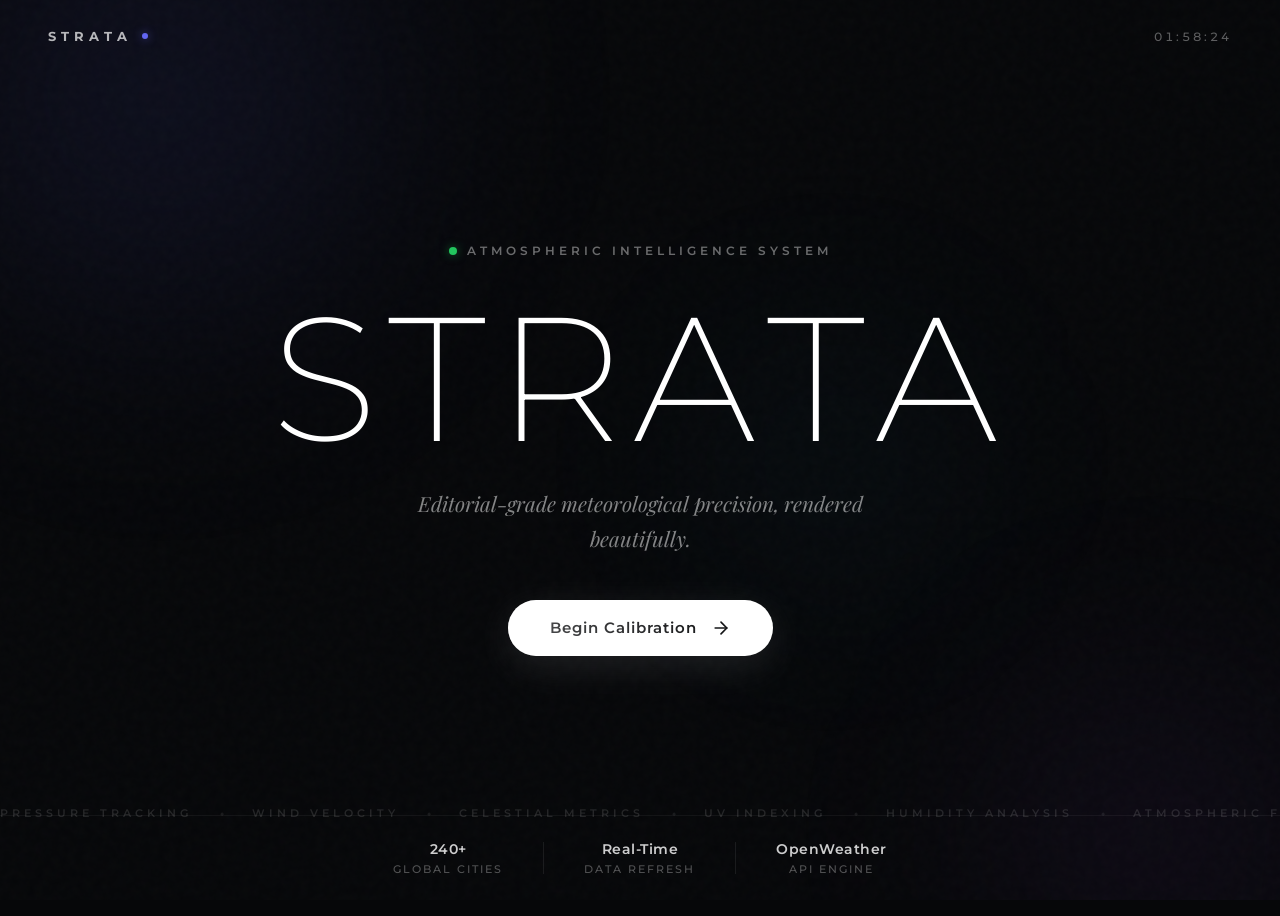
==== index.html @ a4a34a77 "Added Readme" ====
<!DOCTYPE html>
<html lang="en">
<head>
    <meta charset="UTF-8">
    <meta name="viewport" content="width=device-width, initial-scale=1.0">
    <title>Strata — Atmospheric Intelligence</title>
    <meta name="description" content="Strata is an editorial-grade atmospheric intelligence platform delivering hyper-precise meteorological data with architectural visual refinement.">
    <link rel="preconnect" href="https://fonts.googleapis.com">
    <link rel="preconnect" href="https://fonts.gstatic.com" crossorigin>
    <link href="https://fonts.googleapis.com/css2?family=Montserrat:ital,wght@0,300;0,400;0,500;0,600;0,700;1,300;1,400&family=Playfair+Display:ital,wght@0,400;0,600;1,400;1,600&family=Space+Grotesk:wght@300;400;500;600;700&display=swap" rel="stylesheet">
    <link rel="stylesheet" href="styles.css">
</head>
<body>
    
    <div class="landing-screen" id="landing-screen">
        <div class="orb orb-1"></div>
        <div class="orb orb-2"></div>
        <div class="orb orb-3"></div>
        <div class="grain-overlay"></div>

        <nav class="landing-nav">
            <div class="nav-brand">
                <span class="nav-brand-sans">STRATA</span>
                <span class="nav-brand-dot"></span>
            </div>
            <div class="nav-live-clock" id="nav-clock">00:00:00</div>
        </nav>

        <div class="landing-hero">
            <div class="hero-overline">
                <div class="overline-pulse"></div>
                <span>ATMOSPHERIC INTELLIGENCE SYSTEM</span>
            </div>
            <h1 class="hero-title" id="hero-title">
                <span class="title-line title-line-1">
                    <span class="title-char" style="--i:0">S</span><span class="title-char" style="--i:1">T</span><span class="title-char" style="--i:2">R</span><span class="title-char" style="--i:3">A</span><span class="title-char" style="--i:4">T</span><span class="title-char" style="--i:5">A</span>
                </span>
            </h1>
            <p class="hero-subtitle">
                <span class="subtitle-word" style="--d:0">Editorial-grade</span>
                <span class="subtitle-word" style="--d:1">meteorological</span>
                <span class="subtitle-word" style="--d:2">precision,</span>
                <span class="subtitle-word" style="--d:3">rendered</span>
                <span class="subtitle-word" style="--d:4">beautifully.</span>
            </p>
            <button class="hero-cta" id="start-setup-btn">
                <span class="cta-text">Begin Calibration</span>
                <span class="cta-icon">
                    <svg width="20" height="20" viewBox="0 0 24 24" fill="none" stroke="currentColor" stroke-width="2" stroke-linecap="round" stroke-linejoin="round">
                        <line x1="5" y1="12" x2="19" y2="12"></line>
                        <polyline points="12 5 19 12 12 19"></polyline>
                    </svg>
                </span>
            </button>
            <div class="hero-ticker">
                <div class="ticker-track">
                    <span class="ticker-item">PRESSURE TRACKING</span><span class="ticker-sep">◆</span>
                    <span class="ticker-item">WIND VELOCITY</span><span class="ticker-sep">◆</span>
                    <span class="ticker-item">CELESTIAL METRICS</span><span class="ticker-sep">◆</span>
                    <span class="ticker-item">UV INDEXING</span><span class="ticker-sep">◆</span>
                    <span class="ticker-item">HUMIDITY ANALYSIS</span><span class="ticker-sep">◆</span>
                    <span class="ticker-item">ATMOSPHERIC FORECAST</span><span class="ticker-sep">◆</span>
                    <span class="ticker-item">PRESSURE TRACKING</span><span class="ticker-sep">◆</span>
                    <span class="ticker-item">WIND VELOCITY</span><span class="ticker-sep">◆</span>
                    <span class="ticker-item">CELESTIAL METRICS</span><span class="ticker-sep">◆</span>
                    <span class="ticker-item">UV INDEXING</span><span class="ticker-sep">◆</span>
                    <span class="ticker-item">HUMIDITY ANALYSIS</span><span class="ticker-sep">◆</span>
                    <span class="ticker-item">ATMOSPHERIC FORECAST</span><span class="ticker-sep">◆</span>
                </div>
            </div>
        </div>

        <div class="landing-footer">
            <div class="footer-stat">
                <span class="stat-value" id="stat-cities">240+</span>
                <span class="stat-label">Global Cities</span>
            </div>
            <div class="footer-divider"></div>
            <div class="footer-stat">
                <span class="stat-value">Real-Time</span>
                <span class="stat-label">Data Refresh</span>
            </div>
            <div class="footer-divider"></div>
            <div class="footer-stat">
                <span class="stat-value">OpenWeather</span>
                <span class="stat-label">API Engine</span>
            </div>
        </div>
    </div>

    
    <div class="split-container">
        
        <div class="setup-bg">
            <div class="setup-orb setup-orb-1"></div>
            <div class="setup-orb setup-orb-2"></div>
            <div class="setup-grain"></div>
            <div class="city-image active" id="city-img-1" style="background-image: url('background.png');"></div>
            <div class="city-image" id="city-img-2"></div>
            <div class="setup-bg-overlay"></div>
        </div>

        
        <div class="setup-topbar">
            <div class="setup-brand">
                <span class="setup-brand-text">STRATA</span>
                <span class="setup-brand-dot"></span>
            </div>
            <div class="setup-progress">
                <div class="progress-step active-step" id="prog-1"><span>01</span></div>
                <div class="progress-line" id="line-1"></div>
                <div class="progress-step" id="prog-2"><span>02</span></div>
                <div class="progress-line" id="line-2"></div>
                <div class="progress-step" id="prog-3"><span>03</span></div>
            </div>
            <div class="setup-credit" id="image-credit">STRATA METEOROLOGICAL</div>
        </div>

        
        <div class="setup-terminal">
            <form id="setup-form" class="setup-form" onsubmit="event.preventDefault();">
                
                
                <div class="form-step active" id="step-username">
                    <div class="step-header">
                        <span class="step-tag">STEP 01</span>
                        <h2 class="step-title">What should we<br><em>call you?</em></h2>
                    </div>
                    <div class="form-group">
                        <label for="username" class="form-label">Your Name</label>
                        <div class="input-wrapper">
                            <input type="text" id="username" class="glass-input" placeholder="Enter your name, then press Enter..." autocomplete="off" required>
                            <div class="input-line"></div>
                        </div>
                    </div>
                </div>

                
                <div class="form-step" id="step-country">
                    <div class="step-header">
                        <span class="step-tag">STEP 02</span>
                        <h2 class="step-title">Select your<br><em>region</em></h2>
                    </div>
                    <div class="form-group">
                        <label class="form-label">Country</label>
                        <div class="custom-dropdown" id="country-dropdown">
                            <div class="dropdown-trigger">
                                <span class="trigger-text">Choose Your Country</span>
                                <svg class="dropdown-arrow" width="14" height="8" viewBox="0 0 14 8" fill="none" xmlns="http://www.w3.org/2000/svg">
                                    <path d="M1 1L7 7L13 1" stroke="white" stroke-width="2" stroke-linecap="round" stroke-linejoin="round"/>
                                </svg>
                            </div>
                            <div class="dropdown-menu">
                                <div class="dropdown-search-container">
                                    <input type="text" class="dropdown-search-input" placeholder="search" autocomplete="off">
                                </div>
                                <div class="dropdown-options" id="country-options"></div>
                            </div>
                        </div>
                    </div>
                </div>

                
                <div class="form-step" id="step-city">
                    <div class="step-header">
                        <span class="step-tag">STEP 03</span>
                        <h2 class="step-title">Choose your<br><em>city</em></h2>
                    </div>
                    <div class="form-group">
                        <label class="form-label">City</label>
                        <div class="custom-dropdown disabled" id="city-dropdown">
                            <div class="dropdown-trigger">
                                <span class="trigger-text">Choose Your City</span>
                                <svg class="dropdown-arrow" width="14" height="8" viewBox="0 0 14 8" fill="none" xmlns="http://www.w3.org/2000/svg">
                                    <path d="M1 1L7 7L13 1" stroke="white" stroke-width="2" stroke-linecap="round" stroke-linejoin="round"/>
                                </svg>
                            </div>
                            <div class="dropdown-menu">
                                <div class="dropdown-search-container">
                                    <input type="text" class="dropdown-search-input" placeholder="search" autocomplete="off">
                                </div>
                                <div class="dropdown-options" id="city-options"></div>
                            </div>
                        </div>
                    </div>
                </div>

                
                <div class="form-step" id="step-submit">
                    <button type="submit" id="proceed-btn" class="proceed-btn" disabled>
                        <span>Enter Dashboard</span>
                        <svg width="18" height="18" viewBox="0 0 24 24" fill="none" stroke="currentColor" stroke-width="2.5" stroke-linecap="round" stroke-linejoin="round">
                            <line x1="5" y1="12" x2="19" y2="12"></line>
                            <polyline points="12 5 19 12 12 19"></polyline>
                        </svg>
                    </button>
                </div>
            </form>
        </div>
    </div>

    <script src="script.js"></script>
    <script>
    (function() {
        // Live Clock
        function updateClock() {
            const now = new Date();
            const h = String(now.getHours()).padStart(2, '0');
            const m = String(now.getMinutes()).padStart(2, '0');
            const s = String(now.getSeconds()).padStart(2, '0');
            const el = document.getElementById('nav-clock');
            if (el) el.textContent = `${h}:${m}:${s}`;
        }
        updateClock();
        setInterval(updateClock, 1000);

        // Stat counter
        const statEl = document.getElementById('stat-cities');
        if (statEl) {
            let count = 0; const target = 240; const duration = 2000; const start = performance.now();
            function countUp(now) {
                const progress = Math.min((now - start) / duration, 1);
                count = Math.round((1 - Math.pow(1 - progress, 3)) * target);
                statEl.textContent = count + '+';
                if (progress < 1) requestAnimationFrame(countUp);
            }
            setTimeout(() => requestAnimationFrame(countUp), 1200);
        }

        // Progress step styling is handled directly in script.js via the updateSetupProgress() module.
    })();
    </script>
</body>
</html>
---- styles.css ----
* { margin: 0; padding: 0; box-sizing: border-box; -webkit-font-smoothing: antialiased; -moz-osx-font-smoothing: grayscale; }
body { font-family: 'Neue Montreal', 'Montserrat', sans-serif; color: #fff; min-height: 100vh; margin: 0; overflow: hidden; background: #060709; }


.split-container {
    position: relative; width: 100%; height: 100vh;
    display: flex; justify-content: center; align-items: center;
    opacity: 0; transform: translateY(20px) scale(0.99);
    transition: opacity 1.2s cubic-bezier(0.25, 1, 0.5, 1), transform 1.2s cubic-bezier(0.25, 1, 0.5, 1);
}
.split-container.active { opacity: 1; transform: translateY(0) scale(1); }


.setup-bg { position: absolute; top: 0; left: 0; width: 100%; height: 100%; z-index: 0; overflow: hidden; }
.setup-bg-overlay {
    position: absolute; top: 0; left: 0; width: 100%; height: 100%; z-index: 3;
    background: radial-gradient(ellipse at center, rgba(6,7,9,0.6) 0%, rgba(6,7,9,0.92) 100%);
}
.setup-orb { position: absolute; border-radius: 50%; filter: blur(100px); pointer-events: none; z-index: 1; }
.setup-orb-1 { width: 50vw; height: 50vw; top: -15vw; left: -10vw; background: radial-gradient(circle, rgba(99,102,241,0.1) 0%, transparent 70%); animation: orbFloat1 18s ease-in-out infinite alternate; }
.setup-orb-2 { width: 35vw; height: 35vw; bottom: -10vw; right: -5vw; background: radial-gradient(circle, rgba(168,85,247,0.07) 0%, transparent 70%); animation: orbFloat2 22s ease-in-out infinite alternate; }
.setup-grain {
    position: absolute; top: -50%; left: -50%; width: 200%; height: 200%; z-index: 2; pointer-events: none;
    background-image: url("data:image/svg+xml,%3Csvg viewBox='0 0 256 256' xmlns='http://www.w3.org/2000/svg'%3E%3Cfilter id='n'%3E%3CfeTurbulence type='fractalNoise' baseFrequency='0.85' numOctaves='4' stitchTiles='stitch'/%3E%3C/filter%3E%3Crect width='100%25' height='100%25' filter='url(%23n)' opacity='0.02'/%3E%3C/svg%3E");
    animation: grainDrift 0.5s steps(4) infinite;
}
.city-image { position: absolute; top: 0; left: 0; width: 100%; height: 100%; background-size: cover; background-position: center; transition: opacity 1.4s cubic-bezier(0.4,0,0.2,1), transform 3s cubic-bezier(0.4,0,0.2,1); opacity: 0; transform: scale(1.08); z-index: 1; }
.city-image.active { opacity: 0.35; transform: scale(1); }


.setup-topbar {
    position: absolute; top: 0; left: 0; right: 0; z-index: 10;
    display: grid;
    grid-template-columns: 1fr auto 1fr;
    align-items: center;
    padding: 28px 48px;
    opacity: 0; animation: fadeIn 0.8s 0.3s ease forwards;
}
@keyframes fadeIn { to { opacity: 1; } }
.setup-brand { display: flex; align-items: center; gap: 10px; justify-self: start; }
.setup-brand-text { font-size: 0.8rem; font-weight: 700; letter-spacing: 5px; color: rgba(255,255,255,0.6); }
.setup-brand-dot { width: 6px; height: 6px; background: #6366f1; border-radius: 50%; box-shadow: 0 0 8px rgba(99,102,241,0.6); }
.setup-credit { font-size: 0.7rem; font-weight: 600; letter-spacing: 4px; text-transform: uppercase; color: rgba(255,255,255,0.25); transition: color 0.5s ease; justify-self: end; text-align: right; }


.setup-progress {
    display: flex;
    align-items: center;
    gap: 0;
    user-select: none;
    justify-self: center; 
}
.progress-step {
    width: 44px;
    height: 44px;
    border-radius: 50%;
    display: inline-flex;
    align-items: center;
    justify-content: center;
    flex-shrink: 0;
    border: 1.5px solid rgba(255, 255, 255, 0.12);
    background: rgba(255, 255, 255, 0.03);
    transition: all 0.5s cubic-bezier(0.25, 1, 0.5, 1);
    box-shadow: 0 4px 10px rgba(0, 0, 0, 0.15);
}
.progress-step span {
    font-family: 'Space Grotesk', 'Neue Montreal', 'Montserrat', sans-serif;
    font-size: 0.88rem;
    font-weight: 700;
    letter-spacing: 0; 
    line-height: 1;    
    color: rgba(255, 255, 255, 0.3);
    transition: color 0.4s ease;
    display: inline-flex;
    align-items: center;
    justify-content: center;
}
.progress-step.active-step {
    border-color: rgba(255, 255, 255, 0.45);
    background: rgba(255, 255, 255, 0.08);
    box-shadow: 0 0 15px rgba(255, 255, 255, 0.06), 0 0 0 1px rgba(255, 255, 255, 0.04) inset;
}
.progress-step.active-step span {
    color: rgba(255, 255, 255, 0.95);
}
.progress-step.completed {
    border-color: #6366f1;
    background: #6366f1;
    box-shadow: 0 0 18px rgba(99, 102, 241, 0.35);
}
.progress-step.completed span {
    color: #ffffff;
}
.progress-line {
    width: 48px; 
    height: 2px;
    background: rgba(255, 255, 255, 0.08);
    position: relative;
    overflow: hidden;
    border-radius: 1px;
}

.progress-line::after {
    content: '';
    position: absolute;
    top: 0; left: 0; bottom: 0;
    width: 0;
    background: linear-gradient(90deg, #6366f1, #a855f7);
    transition: width 0.8s cubic-bezier(0.25, 1, 0.5, 1);
}
.progress-line.filled::after {
    width: 100%;
}


.setup-terminal {
    position: relative; z-index: 10;
    width: 100%; max-width: 520px;
    background: rgba(12,13,16,0.75);
    backdrop-filter: blur(40px) saturate(1.5); -webkit-backdrop-filter: blur(40px) saturate(1.5);
    border: 1px solid rgba(255,255,255,0.08);
    border-radius: 28px;
    padding: 48px 44px;
    box-shadow: 0 30px 80px rgba(0,0,0,0.5), 0 0 0 1px rgba(255,255,255,0.04) inset;
    opacity: 0; transform: translateY(30px) scale(0.97);
    animation: terminalIn 0.9s 0.5s cubic-bezier(0.25,1,0.5,1) forwards;
}
@keyframes terminalIn { to { opacity: 1; transform: translateY(0) scale(1); } }


.setup-form { width: 100%; display: flex; flex-direction: column; gap: 0; }
.form-group { width: 100%; display: flex; flex-direction: column; gap: 8px; text-align: left; }


.form-step { display: none; opacity: 0; transform: translateY(18px); transition: all 0.6s cubic-bezier(0.25,1,0.5,1); width: 100%; }
.form-step.active, .form-step.completed { display: flex; flex-direction: column; animation: stepIn 0.6s cubic-bezier(0.25,1,0.5,1) forwards; }
@keyframes stepIn { to { opacity: 1; transform: translateY(0); } }


.step-header { margin-bottom: 28px; }
.step-tag { font-size: 0.68rem; font-weight: 700; letter-spacing: 4px; text-transform: uppercase; color: #6366f1; margin-bottom: 10px; display: block; }
.step-title { font-family: 'Playfair Display', serif; font-size: 2.4rem; font-weight: 400; line-height: 1.2; color: #fff; }
.step-title em { font-style: italic; color: rgba(255,255,255,0.6); }


.form-step.completed { cursor: pointer; position: relative; }
.form-step.completed .step-header { display: none; }
.form-step.completed .glass-input, .form-step.completed .trigger-text { color: rgba(255,255,255,0.25); pointer-events: none; }
.form-step.completed .dropdown-arrow { opacity: 0; }
.form-step.completed:hover::after { content: 'EDIT'; position: absolute; right: 0; top: 8px; font-size: 0.6rem; font-weight: 700; letter-spacing: 2px; color: #6366f1; }

.trigger-text { position: relative; display: inline-block; }
.form-step.completed .trigger-text::after {
    content: ''; position: absolute; top: 50%; left: 0; width: 0; height: 1px;
    background: rgba(255,255,255,0.5); animation: strike 0.5s ease-out forwards; pointer-events: none;
}
.form-step.completed .input-wrapper::after {
    content: ''; position: absolute; top: 50%; left: 0; width: 0; height: 1px;
    background: rgba(255,255,255,0.5); animation: strike-dynamic 0.5s ease-out forwards; pointer-events: none;
}
@keyframes strike { to { width: 100%; } }
@keyframes strike-dynamic { to { width: var(--text-width, 100%); } }
@keyframes grainDrift { 0%{transform:translate(0,0)}25%{transform:translate(-1%,1%)}50%{transform:translate(1%,-1%)}75%{transform:translate(-1%,-1%)}100%{transform:translate(1%,1%)} }


.form-label { font-size: 0.72rem; font-weight: 600; color: rgba(255,255,255,0.35); letter-spacing: 2.5px; text-transform: uppercase; margin-bottom: 4px; }


.input-wrapper { width: 100%; position: relative; }
.glass-input, .dropdown-trigger {
    width: 100%; height: 52px; background: transparent; border: none;
    border-bottom: 1px solid rgba(255,255,255,0.12); border-radius: 0;
    color: #fff; font-family: 'Playfair Display', serif; font-size: 1.8rem; font-weight: 400;
    padding: 0; outline: none; transition: all 0.5s cubic-bezier(0.25,1,0.5,1); box-shadow: none;
}
.glass-input::placeholder { color: rgba(255,255,255,0.1); font-family: 'Playfair Display', serif; font-style: italic; font-size: 1rem; }
.glass-input:focus { border-color: #6366f1; box-shadow: 0 2px 20px rgba(99,102,241,0.1); }
.input-line { position: absolute; bottom: 0; left: 0; width: 0; height: 2px; background: #6366f1; transition: width 0.4s cubic-bezier(0.25,1,0.5,1); }
.glass-input:focus ~ .input-line { width: 100%; }


.custom-dropdown { width: 100%; position: relative; }
.custom-dropdown.disabled { opacity: 0.4; pointer-events: none; }
.dropdown-trigger { display: flex; justify-content: space-between; align-items: center; cursor: pointer; user-select: none; position: relative; }
.custom-dropdown:not(.disabled) .dropdown-trigger:hover { border-color: rgba(255,255,255,0.4); }
.dropdown-arrow { transition: transform 0.3s cubic-bezier(0.4,0,0.2,1); opacity: 0.6; }
.custom-dropdown.open .dropdown-arrow { transform: rotate(180deg); }
.custom-dropdown.open .dropdown-trigger { border-color: #6366f1; }

.dropdown-menu {
    position: absolute; top: calc(100% + 12px); left: 0; right: 0;
    background: rgba(10,10,14,0.96); backdrop-filter: blur(30px); -webkit-backdrop-filter: blur(30px);
    border: 1px solid rgba(255,255,255,0.08); border-radius: 16px;
    box-shadow: 0 20px 50px rgba(0,0,0,0.6); z-index: 100;
    opacity: 0; pointer-events: none; transform: translateY(-10px) scale(0.97);
    transition: opacity 0.25s ease, transform 0.25s ease; overflow: hidden; display: flex; flex-direction: column;
}
.custom-dropdown.open .dropdown-menu { opacity: 1; pointer-events: all; transform: translateY(0) scale(1); }

.dropdown-options { max-height: 200px; overflow-y: auto; padding: 6px 0; }
.dropdown-options::-webkit-scrollbar { width: 5px; }
.dropdown-options::-webkit-scrollbar-track { background: transparent; }
.dropdown-options::-webkit-scrollbar-thumb { background: rgba(255,255,255,0.12); border-radius: 10px; }
.dropdown-options::-webkit-scrollbar-thumb:hover { background: rgba(255,255,255,0.25); }

.dropdown-option {
    display: flex; justify-content: space-between; align-items: center;
    padding: 14px 22px; cursor: pointer; transition: all 0.2s ease;
    border-bottom: 1px solid rgba(255,255,255,0.04); user-select: none;
}
.dropdown-option:last-child { border-bottom: none; }
.dropdown-option:hover { background: rgba(99,102,241,0.1); }
.dropdown-option.selected { background: rgba(99,102,241,0.15); }
.option-name { font-size: 0.95rem; font-weight: 400; color: #fff; }
.option-code { font-size: 0.82rem; font-weight: 600; color: rgba(255,255,255,0.5); letter-spacing: 1px; text-transform: uppercase; }

.dropdown-search-container { padding: 14px 16px; border-bottom: 1px solid rgba(255,255,255,0.06); }
.dropdown-search-input {
    width: 100%; height: 42px; background: rgba(255,255,255,0.04);
    border: 1px solid rgba(255,255,255,0.1); border-radius: 12px;
    color: #fff; font-family: 'Montserrat', sans-serif; font-size: 0.9rem; font-style: italic;
    padding: 0 14px; outline: none; transition: all 0.3s ease;
}
.dropdown-search-input::placeholder { color: rgba(255,255,255,0.35); font-style: italic; text-transform: lowercase; }
.dropdown-search-input:focus { border-color: rgba(99,102,241,0.5); background: rgba(255,255,255,0.06); }


.proceed-btn {
    width: 100%; height: 58px; background: #6366f1; border: none; border-radius: 16px;
    color: #fff; font-family: 'Montserrat', sans-serif; font-size: 0.85rem; font-weight: 700;
    letter-spacing: 2px; text-transform: uppercase; cursor: pointer;
    display: flex; justify-content: center; align-items: center; gap: 12px;
    transition: all 0.5s cubic-bezier(0.25,1,0.5,1);
    box-shadow: 0 8px 30px rgba(99,102,241,0.25); margin-top: 10px;
    position: relative; overflow: hidden;
}
.proceed-btn::before {
    content: ''; position: absolute; top: 0; left: -100%; width: 200%; height: 100%;
    background: linear-gradient(90deg, transparent, rgba(255,255,255,0.15), transparent);
    transition: left 0.6s ease;
}
.proceed-btn:not(:disabled):hover::before { left: 100%; }
.proceed-btn svg { transition: transform 0.3s ease; }
.proceed-btn:disabled { opacity: 0.3; cursor: not-allowed; pointer-events: none; background: rgba(255,255,255,0.06); border: 1px solid rgba(255,255,255,0.08); color: rgba(255,255,255,0.3); box-shadow: none; }
.proceed-btn:not(:disabled):hover { transform: translateY(-3px); box-shadow: 0 16px 50px rgba(99,102,241,0.35); }
.proceed-btn:not(:disabled):hover svg { transform: translateX(5px); }
.proceed-btn:not(:disabled):active { transform: translateY(-1px) scale(0.99); }


@media (max-width: 600px) {
    .setup-topbar { padding: 20px 20px; }
    .setup-progress { display: none; }
    .setup-terminal { margin: 0 16px; padding: 36px 28px; border-radius: 24px; }
    .step-title { font-size: 1.8rem; }
    .glass-input, .dropdown-trigger { font-size: 1.4rem; height: 46px; }
    .setup-credit { display: none; }
}







.landing-screen {
    position: fixed;
    top: 0; left: 0;
    width: 100%; height: 100%;
    background-color: #060709;
    z-index: 99999;
    display: flex;
    flex-direction: column;
    justify-content: center;
    align-items: center;
    overflow: hidden;
    transition: opacity 1s cubic-bezier(0.76, 0, 0.24, 1), transform 1s cubic-bezier(0.76, 0, 0.24, 1);
}
.landing-screen.fade-out {
    opacity: 0;
    pointer-events: none;
    transform: scale(1.08);
}


.particle-canvas {
    position: absolute;
    top: 0; left: 0;
    width: 100%; height: 100%;
    pointer-events: none;
    z-index: 1;
}


.orb {
    position: absolute;
    border-radius: 50%;
    filter: blur(100px);
    pointer-events: none;
    z-index: 0;
    will-change: transform;
}
.orb-1 {
    width: 55vw; height: 55vw;
    top: -20vw; left: -15vw;
    background: radial-gradient(circle, rgba(99, 102, 241, 0.12) 0%, transparent 70%);
    animation: orbFloat1 18s ease-in-out infinite alternate;
}
.orb-2 {
    width: 40vw; height: 40vw;
    bottom: -15vw; right: -10vw;
    background: radial-gradient(circle, rgba(168, 85, 247, 0.08) 0%, transparent 70%);
    animation: orbFloat2 22s ease-in-out infinite alternate;
}
.orb-3 {
    width: 30vw; height: 30vw;
    top: 30%; right: 20%;
    background: radial-gradient(circle, rgba(56, 189, 248, 0.06) 0%, transparent 70%);
    animation: orbFloat3 15s ease-in-out infinite alternate;
}
@keyframes orbFloat1 { to { transform: translate(8vw, 6vw) scale(1.15); } }
@keyframes orbFloat2 { to { transform: translate(-6vw, -8vw) scale(0.9); } }
@keyframes orbFloat3 { to { transform: translate(-4vw, 5vw) scale(1.1); } }


.grain-overlay {
    position: absolute;
    top: -50%; left: -50%;
    width: 200%; height: 200%;
    background-image: url("data:image/svg+xml,%3Csvg viewBox='0 0 256 256' xmlns='http://www.w3.org/2000/svg'%3E%3Cfilter id='noise'%3E%3CfeTurbulence type='fractalNoise' baseFrequency='0.85' numOctaves='4' stitchTiles='stitch'/%3E%3C/filter%3E%3Crect width='100%25' height='100%25' filter='url(%23noise)' opacity='0.025'/%3E%3C/svg%3E");
    pointer-events: none;
    z-index: 2;
    animation: grainShift 0.5s steps(4) infinite;
}
@keyframes grainShift {
    0% { transform: translate(0, 0); }
    25% { transform: translate(-2%, 2%); }
    50% { transform: translate(2%, -1%); }
    75% { transform: translate(-1%, -2%); }
    100% { transform: translate(1%, 1%); }
}


.landing-nav {
    position: absolute;
    top: 0; left: 0; right: 0;
    display: flex;
    justify-content: space-between;
    align-items: center;
    padding: 28px 48px;
    z-index: 10;
    opacity: 0;
    animation: navFadeIn 1s 0.3s cubic-bezier(0.25, 1, 0.5, 1) forwards;
}
@keyframes navFadeIn { to { opacity: 1; } }

.nav-brand {
    display: flex;
    align-items: center;
    gap: 10px;
}
.nav-brand-sans {
    font-family: 'Neue Montreal', 'Montserrat', sans-serif;
    font-size: 0.82rem;
    font-weight: 700;
    letter-spacing: 5px;
    color: rgba(255, 255, 255, 0.7);
}
.nav-brand-dot {
    width: 6px; height: 6px;
    background: #6366f1;
    border-radius: 50%;
    box-shadow: 0 0 8px rgba(99, 102, 241, 0.6);
}
.nav-live-clock {
    font-family: 'Montserrat', monospace;
    font-size: 0.78rem;
    font-weight: 500;
    letter-spacing: 3px;
    color: rgba(255, 255, 255, 0.35);
    font-variant-numeric: tabular-nums;
}


.landing-hero {
    display: flex;
    flex-direction: column;
    align-items: center;
    z-index: 10;
    padding: 40px;
    text-align: center;
}


.hero-overline {
    display: flex;
    align-items: center;
    gap: 10px;
    margin-bottom: 32px;
    opacity: 0;
    animation: slideUpReveal 0.8s 0.5s cubic-bezier(0.25, 1, 0.5, 1) forwards;
}
.overline-pulse {
    width: 8px; height: 8px;
    border-radius: 50%;
    background: #22c55e;
    box-shadow: 0 0 10px rgba(34, 197, 94, 0.5);
    animation: pulse 2s ease-in-out infinite;
}
@keyframes pulse {
    0%, 100% { opacity: 1; transform: scale(1); }
    50% { opacity: 0.5; transform: scale(0.85); }
}
.hero-overline span {
    font-family: 'Neue Montreal', 'Montserrat', sans-serif;
    font-size: 0.72rem;
    font-weight: 600;
    letter-spacing: 4px;
    color: rgba(255, 255, 255, 0.4);
}


.hero-title {
    margin: 0 0 20px;
    line-height: 1;
    overflow: hidden;
}
.title-line {
    display: flex;
    justify-content: center;
}
.title-char {
    font-family: 'Neue Montreal', 'Montserrat', sans-serif;
    font-size: clamp(4rem, 14vw, 11rem);
    font-weight: 200;
    letter-spacing: 0.06em;
    color: #ffffff;
    display: inline-block;
    opacity: 0;
    transform: translateY(80px) rotateX(40deg);
    animation: charReveal 0.9s calc(0.6s + var(--i) * 0.08s) cubic-bezier(0.25, 1, 0.5, 1) forwards;
}
@keyframes charReveal {
    to { opacity: 1; transform: translateY(0) rotateX(0deg); }
}


.hero-subtitle {
    font-family: 'Playfair Display', serif;
    font-size: 1.3rem;
    font-weight: 400;
    font-style: italic;
    line-height: 1.7;
    color: rgba(255, 255, 255, 0.5);
    margin-bottom: 44px;
    max-width: 520px;
}
.subtitle-word {
    display: inline-block;
    opacity: 0;
    transform: translateY(14px);
    animation: wordFadeUp 0.6s calc(1.3s + var(--d) * 0.1s) cubic-bezier(0.25, 1, 0.5, 1) forwards;
}
@keyframes wordFadeUp {
    to { opacity: 1; transform: translateY(0); }
}
@keyframes slideUpReveal {
    to { opacity: 1; transform: translateY(0); }
}


.hero-cta {
    display: flex;
    align-items: center;
    gap: 14px;
    padding: 18px 42px;
    font-family: 'Neue Montreal', 'Montserrat', sans-serif;
    font-size: 0.92rem;
    font-weight: 600;
    letter-spacing: 1px;
    color: #060709;
    background: #ffffff;
    border: none;
    border-radius: 60px;
    cursor: pointer;
    box-shadow: 0 10px 40px rgba(255, 255, 255, 0.1), inset 0 0 0 1px rgba(255,255,255,0.1);
    transition: all 0.5s cubic-bezier(0.25, 1, 0.5, 1);
    outline: none;
    opacity: 0;
    transform: translateY(20px);
    animation: slideUpReveal 0.7s 1.8s cubic-bezier(0.25, 1, 0.5, 1) forwards;
    position: relative;
    overflow: hidden;
}
.hero-cta::before {
    content: '';
    position: absolute;
    top: 0; left: -100%;
    width: 200%; height: 100%;
    background: linear-gradient(90deg, transparent, rgba(255,255,255,0.3), transparent);
    transition: left 0.6s ease;
}
.hero-cta:hover::before { left: 100%; }
.hero-cta:hover {
    transform: translateY(-4px) scale(1.02);
    box-shadow: 0 20px 60px rgba(255, 255, 255, 0.18);
}
.hero-cta:active { transform: translateY(-1px) scale(0.99); }
.cta-icon { display: flex; transition: transform 0.3s ease; }
.hero-cta:hover .cta-icon { transform: translateX(5px); }


.hero-ticker {
    width: 100vw;
    overflow: hidden;
    position: absolute;
    bottom: 80px;
    z-index: 10;
    opacity: 0;
    animation: slideUpReveal 0.8s 2.2s cubic-bezier(0.25, 1, 0.5, 1) forwards;
}
.ticker-track {
    display: flex;
    gap: 28px;
    white-space: nowrap;
    animation: tickerScroll 30s linear infinite;
}
@keyframes tickerScroll {
    0% { transform: translateX(0); }
    100% { transform: translateX(-50%); }
}
.ticker-item {
    font-family: 'Neue Montreal', 'Montserrat', sans-serif;
    font-size: 0.68rem;
    font-weight: 600;
    letter-spacing: 4px;
    color: rgba(255, 255, 255, 0.12);
}
.ticker-sep {
    font-size: 0.45rem;
    color: rgba(255, 255, 255, 0.08);
    display: flex;
    align-items: center;
}


.landing-footer {
    position: absolute;
    bottom: 0; left: 0; right: 0;
    display: flex;
    justify-content: center;
    align-items: center;
    gap: 40px;
    padding: 24px 48px;
    z-index: 10;
    border-top: 1px solid rgba(255, 255, 255, 0.05);
    opacity: 0;
    animation: slideUpReveal 0.8s 2.5s cubic-bezier(0.25, 1, 0.5, 1) forwards;
}
.footer-stat {
    display: flex;
    flex-direction: column;
    align-items: center;
    gap: 4px;
}
.stat-value {
    font-family: 'Neue Montreal', 'Montserrat', sans-serif;
    font-size: 0.9rem;
    font-weight: 600;
    color: rgba(255, 255, 255, 0.8);
    letter-spacing: 0.5px;
}
.stat-label {
    font-family: 'Neue Montreal', 'Montserrat', sans-serif;
    font-size: 0.68rem;
    font-weight: 500;
    letter-spacing: 2px;
    text-transform: uppercase;
    color: rgba(255, 255, 255, 0.3);
}
.footer-divider {
    width: 1px; height: 32px;
    background: rgba(255, 255, 255, 0.08);
}


.split-container {
    opacity: 0;
    transform: translateY(20px) scale(0.99);
    transition: opacity 1.2s cubic-bezier(0.25, 1, 0.5, 1), transform 1.2s cubic-bezier(0.25, 1, 0.5, 1);
}
.split-container.active {
    opacity: 1;
    transform: translateY(0) scale(1);
}


@media (max-width: 768px) {
    .landing-nav { padding: 20px 24px; }
    .nav-brand-sans { font-size: 0.72rem; letter-spacing: 3px; }
    .title-char { font-size: clamp(3rem, 16vw, 5rem); }
    .hero-subtitle { font-size: 1.05rem; padding: 0 20px; }
    .hero-cta { padding: 16px 32px; font-size: 0.85rem; }
    .hero-ticker { bottom: 70px; }
    .landing-footer { gap: 24px; padding: 16px 20px; }
    .stat-value { font-size: 0.78rem; }
    .stat-label { font-size: 0.6rem; }
    .orb-1 { width: 80vw; height: 80vw; }
    .orb-2 { width: 60vw; height: 60vw; }
}
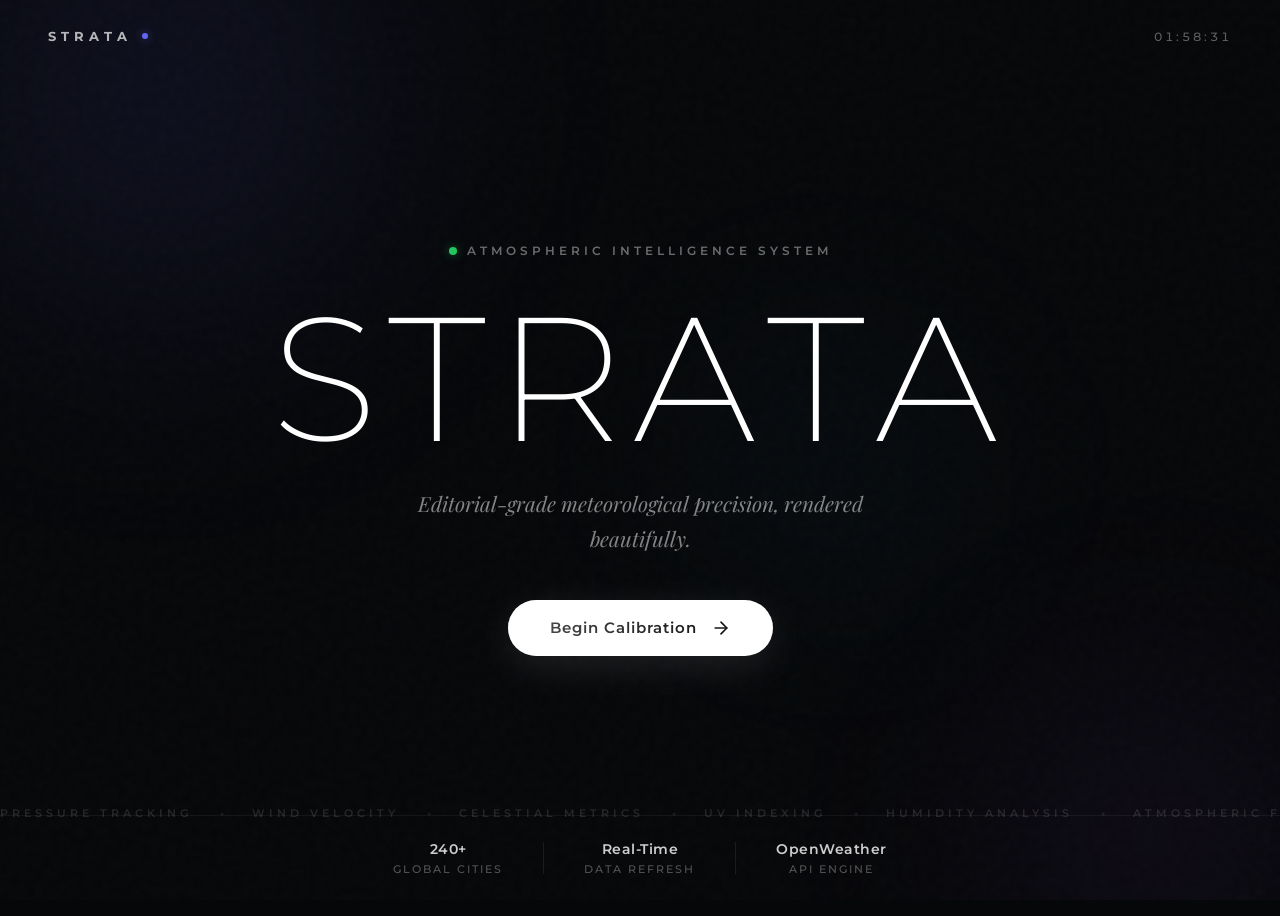
==== commit 3ffc7da5: "Added Mobile ui" ====
--- a/index.html
+++ b/index.html
@@ -88,6 +88,92 @@
         </div>
     </div>
 
+    <div class="mobile-landing" id="mobile-landing">
+        <div class="m-orb m-orb-1"></div>
+        <div class="m-orb m-orb-2"></div>
+        <div class="m-grain"></div>
+
+        <header class="m-nav">
+            <div class="m-brand">
+                <span class="m-brand-sans">STRATA</span>
+                <span class="m-brand-badge">HUD v2.5</span>
+            </div>
+            <div class="m-clock" id="m-clock-display">00:00:00</div>
+        </header>
+
+        <div class="m-hud-container">
+            <div class="m-hud-outer-ring"></div>
+            <div class="m-hud-compass">
+                <div class="m-hud-coordinates">
+                    <span class="m-coord n">N</span>
+                    <span class="m-coord e">E</span>
+                    <span class="m-coord s">S</span>
+                    <span class="m-coord w">W</span>
+                </div>
+                <div class="m-hud-ticks">
+                    <div class="m-tick-line" style="transform: rotate(30deg)"></div>
+                    <div class="m-tick-line" style="transform: rotate(60deg)"></div>
+                    <div class="m-tick-line" style="transform: rotate(120deg)"></div>
+                    <div class="m-tick-line" style="transform: rotate(150deg)"></div>
+                </div>
+                <div class="m-hud-scan-line"></div>
+                <div class="m-hud-inner-glow"></div>
+                <div class="m-hud-core">
+                    <div class="m-core-pulse"></div>
+                    <span class="m-core-temp">1013</span>
+                    <span class="m-core-label">HPA</span>
+                </div>
+            </div>
+            <div class="m-hud-readouts">
+                <div class="m-readout left">
+                    <span class="m-read-val">48.85° N</span>
+                    <span class="m-read-lbl">LATITUDE</span>
+                </div>
+                <div class="m-readout right">
+                    <span class="m-read-val">2.35° E</span>
+                    <span class="m-read-lbl">LONGITUDE</span>
+                </div>
+            </div>
+        </div>
+
+        <div class="m-hero-content">
+            <div class="m-overline">
+                <span class="m-pulse-dot"></span>
+                <span class="m-overline-text">ATMOSPHERIC OBSERVATORY</span>
+            </div>
+            <h1 class="m-title">METEOROLOGICAL<br><em>INTELLIGENCE</em></h1>
+            <p class="m-subtitle">Precision atmospheric telemetry and hyper-precise sensor rendering. Curated for structural elegance.</p>
+            
+            <button class="m-cta" onclick="document.getElementById('mobile-landing').classList.add('fade-out'); document.getElementById('start-setup-btn').click();">
+                <span class="m-cta-blur"></span>
+                <span class="m-cta-text">CALIBRATE METRICS</span>
+                <span class="m-cta-arrow">
+                    <svg width="18" height="18" viewBox="0 0 24 24" fill="none" stroke="currentColor" stroke-width="2.5" stroke-linecap="round" stroke-linejoin="round">
+                        <line x1="5" y1="12" x2="19" y2="12"></line>
+                        <polyline points="12 5 19 12 12 19"></polyline>
+                    </svg>
+                </span>
+            </button>
+        </div>
+
+        <footer class="m-footer">
+            <div class="m-foot-metric">
+                <span class="m-foot-val">READY</span>
+                <span class="m-foot-lbl">HUD STATUS</span>
+            </div>
+            <div class="m-foot-divider"></div>
+            <div class="m-foot-metric">
+                <span class="m-foot-val">12ms</span>
+                <span class="m-foot-lbl">PING RATE</span>
+            </div>
+            <div class="m-foot-divider"></div>
+            <div class="m-foot-metric">
+                <span class="m-foot-val">OPENMETEO</span>
+                <span class="m-foot-lbl">ENGINE</span>
+            </div>
+        </footer>
+    </div>
+
     
     <div class="split-container">
         
@@ -210,6 +296,8 @@
             const s = String(now.getSeconds()).padStart(2, '0');
             const el = document.getElementById('nav-clock');
             if (el) el.textContent = `${h}:${m}:${s}`;
+            const mel = document.getElementById('m-clock-display');
+            if (mel) mel.textContent = `${h}:${m}:${s}`;
         }
         updateClock();
         setInterval(updateClock, 1000);
--- a/styles.css
+++ b/styles.css
@@ -249,12 +249,224 @@
 
 
 @media (max-width: 600px) {
-    .setup-topbar { padding: 20px 20px; }
-    .setup-progress { display: none; }
-    .setup-terminal { margin: 0 16px; padding: 36px 28px; border-radius: 24px; }
-    .step-title { font-size: 1.8rem; }
-    .glass-input, .dropdown-trigger { font-size: 1.4rem; height: 46px; }
-    .setup-credit { display: none; }
+    .setup-topbar { 
+        padding: 20px 24px;
+        grid-template-columns: 1fr auto;
+    }
+    .setup-brand-text {
+        font-family: 'Space Grotesk', sans-serif !important;
+        font-size: 0.8rem;
+        font-weight: 800;
+        letter-spacing: 3px;
+        color: #fff;
+    }
+    .setup-progress { 
+        display: flex; 
+        gap: 0;
+        justify-self: end;
+    }
+    .progress-step {
+        width: 30px;
+        height: 30px;
+        border: 2px solid rgba(255, 255, 255, 0.3) !important;
+        border-radius: 0px !important;
+        background: #000 !important;
+        box-shadow: 2px 2px 0px rgba(255, 255, 255, 0.15) !important;
+    }
+    .progress-step span {
+        font-family: 'Space Grotesk', sans-serif !important;
+        font-weight: 800 !important;
+        font-size: 0.72rem;
+        color: rgba(255, 255, 255, 0.4);
+    }
+    .progress-step.active-step {
+        border-color: #fff !important;
+        background: #1a1a1a !important;
+        box-shadow: 2px 2px 0px #fff !important;
+    }
+    .progress-step.active-step span {
+        color: #fff !important;
+    }
+    .progress-step.completed {
+        border-color: #fff !important;
+        background: #6366f1 !important;
+        box-shadow: 2px 2px 0px #6366f1 !important;
+    }
+    .progress-step.completed span {
+        color: #fff !important;
+    }
+    .progress-line {
+        width: 24px;
+        height: 2px;
+        background: rgba(255, 255, 255, 0.1) !important;
+    }
+    .setup-terminal { 
+        margin: 0 16px !important; 
+        padding: 36px 24px !important; 
+        border-radius: 4px !important; 
+        max-width: calc(100% - 32px) !important;
+        background: #0c0d10 !important;
+        border: 2px solid #fff !important;
+        box-shadow: 4px 4px 0px #fff !important;
+    }
+    .step-header {
+        margin-bottom: 24px !important;
+    }
+    .step-tag {
+        font-family: 'Space Grotesk', sans-serif !important;
+        font-size: 0.65rem !important;
+        font-weight: 800 !important;
+        letter-spacing: 2px !important;
+        color: #000 !important;
+        background: #6366f1 !important;
+        border: 1.5px solid #fff !important;
+        padding: 4px 8px !important;
+        border-radius: 0px !important;
+        display: inline-block !important;
+        margin-bottom: 12px !important;
+        box-shadow: 2px 2px 0px #fff !important;
+    }
+    .step-title { 
+        font-family: 'Space Grotesk', sans-serif !important;
+        font-size: 1.7rem !important; 
+        line-height: 1.2 !important;
+        font-weight: 800 !important;
+        letter-spacing: -0.5px !important;
+        text-transform: uppercase !important;
+        color: #fff !important;
+    }
+    .step-title em {
+        font-family: 'Space Grotesk', sans-serif !important;
+        font-style: normal !important;
+        font-weight: 800 !important;
+        background: rgba(255, 255, 255, 0.1) !important;
+        border-bottom: 2px solid #6366f1 !important;
+        padding: 0 4px !important;
+    }
+    .glass-input, .dropdown-trigger { 
+        height: 50px !important;
+        background: rgba(255, 255, 255, 0.02) !important;
+        border: 2px solid rgba(255, 255, 255, 0.4) !important;
+        border-radius: 8px !important;
+        padding: 0 16px !important;
+        font-family: 'Space Grotesk', sans-serif !important;
+        font-size: 0.95rem !important;
+        font-weight: 600 !important;
+        color: #fff !important;
+        box-shadow: none !important;
+        transition: all 0.2s ease !important;
+    }
+    .glass-input:focus, .custom-dropdown.open .dropdown-trigger {
+        border-color: #fff !important;
+        background: rgba(255, 255, 255, 0.05) !important;
+        box-shadow: 0 0 10px rgba(255, 255, 255, 0.1) !important;
+    }
+    .glass-input::placeholder {
+        font-family: 'Space Grotesk', sans-serif !important;
+        font-style: normal !important;
+        font-size: 0.85rem !important;
+        color: rgba(255, 255, 255, 0.3) !important;
+    }
+    .form-step.completed {
+        border-bottom: 2px dashed rgba(255, 255, 255, 0.15) !important;
+        padding-bottom: 14px !important;
+        margin-bottom: 16px !important;
+    }
+    .form-step.completed .glass-input, .form-step.completed .trigger-text {
+        color: rgba(255, 255, 255, 0.4) !important;
+        border-color: transparent !important;
+        background: transparent !important;
+        padding: 0 !important;
+        height: auto !important;
+        font-weight: 700 !important;
+    }
+    .form-step.completed:hover::after {
+        content: 'EDIT' !important;
+        position: absolute !important;
+        right: 0 !important;
+        top: 8px !important;
+        font-size: 0.65rem !important;
+        font-weight: 800 !important;
+        letter-spacing: 2px !important;
+        color: #6366f1 !important;
+        border: 1px solid #6366f1 !important;
+        padding: 2px 6px !important;
+        background: rgba(99, 102, 241, 0.1) !important;
+    }
+    .dropdown-menu {
+        background: #0c0d10 !important;
+        border: 2px solid #fff !important;
+        border-radius: 0px !important;
+        box-shadow: 4px 4px 0px #fff !important;
+    }
+    .dropdown-options {
+        max-height: 160px;
+    }
+    .dropdown-option {
+        padding: 12px 18px !important;
+        border-bottom: 1.5px solid rgba(255, 255, 255, 0.1) !important;
+    }
+    .dropdown-option:hover {
+        background: rgba(99, 102, 241, 0.2) !important;
+    }
+    .dropdown-option.selected {
+        background: #6366f1 !important;
+    }
+    .option-name {
+        font-family: 'Space Grotesk', sans-serif !important;
+        font-size: 0.9rem !important;
+        font-weight: 700 !important;
+    }
+    .option-code {
+        font-family: 'Space Grotesk', sans-serif !important;
+        font-size: 0.75rem !important;
+        font-weight: 800 !important;
+    }
+    .dropdown-search-container {
+        border-bottom: 1.5px solid rgba(255, 255, 255, 0.1) !important;
+        background: #000 !important;
+    }
+    .dropdown-search-input {
+        height: 38px;
+        font-family: 'Space Grotesk', sans-serif !important;
+        font-size: 0.85rem !important;
+        border: 2px solid rgba(255, 255, 255, 0.2) !important;
+        border-radius: 4px !important;
+        background: transparent !important;
+    }
+    .dropdown-search-input:focus {
+        border-color: #fff !important;
+    }
+    .proceed-btn {
+        height: 52px !important;
+        border: 2px solid #fff !important;
+        background: #6366f1 !important;
+        box-shadow: 3px 3px 0px #fff !important;
+        border-radius: 4px !important;
+        font-family: 'Space Grotesk', sans-serif !important;
+        font-weight: 800 !important;
+        font-size: 0.85rem !important;
+        letter-spacing: 2px !important;
+        margin-top: 14px !important;
+        transition: all 0.1s ease !important;
+        transform: none !important;
+    }
+    .proceed-btn:not(:disabled):active {
+        transform: translate(1.5px, 1.5px) !important;
+        box-shadow: 1px 1px 0px #fff !important;
+    }
+    .proceed-btn:disabled {
+        border: 2px solid rgba(255, 255, 255, 0.2) !important;
+        box-shadow: none !important;
+        background: #1a1a1a !important;
+        color: rgba(255, 255, 255, 0.25) !important;
+        cursor: not-allowed !important;
+        pointer-events: none !important;
+        opacity: 1 !important;
+    }
+    .setup-credit { 
+        display: none; 
+    }
 }
 
 
@@ -594,17 +806,443 @@
     transform: translateY(0) scale(1);
 }
 
+.mobile-landing {
+    display: none;
+}
+.mobile-landing.fade-out {
+    opacity: 0 !important;
+    pointer-events: none !important;
+    transform: scale(1.08) !important;
+    transition: opacity 0.8s cubic-bezier(0.76, 0, 0.24, 1), transform 0.8s cubic-bezier(0.76, 0, 0.24, 1) !important;
+}
 
 @media (max-width: 768px) {
-    .landing-nav { padding: 20px 24px; }
-    .nav-brand-sans { font-size: 0.72rem; letter-spacing: 3px; }
-    .title-char { font-size: clamp(3rem, 16vw, 5rem); }
-    .hero-subtitle { font-size: 1.05rem; padding: 0 20px; }
-    .hero-cta { padding: 16px 32px; font-size: 0.85rem; }
-    .hero-ticker { bottom: 70px; }
-    .landing-footer { gap: 24px; padding: 16px 20px; }
-    .stat-value { font-size: 0.78rem; }
-    .stat-label { font-size: 0.6rem; }
-    .orb-1 { width: 80vw; height: 80vw; }
-    .orb-2 { width: 60vw; height: 60vw; }
+    .landing-screen {
+        display: none !important;
+    }
+
+    .mobile-landing {
+        position: fixed;
+        top: 0; left: 0;
+        width: 100%; height: 100vh;
+        height: 100dvh;
+        background-color: #060709;
+        z-index: 99999;
+        display: flex;
+        flex-direction: column;
+        justify-content: space-between;
+        align-items: center;
+        overflow: hidden !important;
+        padding: 24px 20px 20px 20px;
+    }
+
+    /* Ambient Orbs */
+    .m-orb {
+        position: absolute;
+        border-radius: 50%;
+        filter: blur(80px);
+        pointer-events: none;
+        z-index: 0;
+    }
+    .m-orb-1 {
+        width: 120vw; height: 120vw;
+        top: -40vw; left: -20vw;
+        background: radial-gradient(circle, rgba(99, 102, 241, 0.12) 0%, transparent 70%);
+        animation: mOrbFloat1 20s ease-in-out infinite alternate;
+    }
+    .m-orb-2 {
+        width: 100vw; height: 100vw;
+        bottom: -30vw; right: -15vw;
+        background: radial-gradient(circle, rgba(168, 85, 247, 0.08) 0%, transparent 70%);
+        animation: mOrbFloat2 25s ease-in-out infinite alternate;
+    }
+    .m-grain {
+        position: absolute;
+        top: -50%; left: -50%;
+        width: 200%; height: 200%;
+        background-image: url("data:image/svg+xml,%3Csvg viewBox='0 0 256 256' xmlns='http://www.w3.org/2000/svg'%3E%3Cfilter id='noise'%3E%3CfeTurbulence type='fractalNoise' baseFrequency='0.85' numOctaves='4' stitchTiles='stitch'/%3E%3C/filter%3E%3Crect width='100%25' height='100%25' filter='url(%23noise)' opacity='0.02'/%3E%3C/svg%3E");
+        pointer-events: none;
+        z-index: 1;
+        animation: mGrainShift 0.5s steps(4) infinite;
+    }
+
+    @keyframes mOrbFloat1 { to { transform: translate(10vw, 5vw) scale(1.1); } }
+    @keyframes mOrbFloat2 { to { transform: translate(-10vw, -5vw) scale(0.9); } }
+    @keyframes mGrainShift {
+        0% { transform: translate(0, 0); }
+        25% { transform: translate(-2%, 2%); }
+        50% { transform: translate(2%, -1%); }
+        75% { transform: translate(-1%, -2%); }
+        100% { transform: translate(1%, 1%); }
+    }
+
+    /* Top Navigation */
+    .m-nav {
+        width: 100%;
+        display: flex;
+        justify-content: space-between;
+        align-items: center;
+        z-index: 10;
+        background: #0c0d10 !important;
+        border: 2px solid #fff !important;
+        box-shadow: 3px 3px 0px #fff !important;
+        border-radius: 0px !important;
+        padding: 12px 16px !important;
+    }
+    .m-brand {
+        display: flex;
+        align-items: center;
+        gap: 8px;
+    }
+    .m-brand-sans {
+        font-family: 'Space Grotesk', sans-serif !important;
+        font-size: 0.9rem !important;
+        font-weight: 800 !important;
+        letter-spacing: 4px;
+        color: #fff;
+    }
+    .m-brand-badge {
+        font-family: 'Space Grotesk', sans-serif !important;
+        font-size: 0.55rem;
+        font-weight: 800;
+        color: #fff;
+        background: #6366f1 !important;
+        border: 1.5px solid #fff !important;
+        padding: 2px 6px;
+        border-radius: 0px !important;
+        letter-spacing: 0.5px;
+        box-shadow: 2px 2px 0px #fff !important;
+    }
+    .m-clock {
+        font-family: 'Montserrat', monospace;
+        font-size: 0.75rem;
+        font-weight: 600;
+        letter-spacing: 2px;
+        color: rgba(255, 255, 255, 0.6);
+        font-variant-numeric: tabular-nums;
+    }
+
+    /* Cinematic Center HUD Compass */
+    .m-hud-container {
+        position: relative;
+        width: 200px;
+        height: 200px;
+        display: flex;
+        justify-content: center;
+        align-items: center;
+        z-index: 10;
+        margin: 20px 0;
+    }
+    .m-hud-outer-ring {
+        position: absolute;
+        width: 100%;
+        height: 100%;
+        border: 1.5px dashed rgba(255, 255, 255, 0.15);
+        border-radius: 50%;
+        animation: spinClockwise 45s linear infinite;
+    }
+    .m-hud-compass {
+        position: relative;
+        width: 86%;
+        height: 86%;
+        border: 2px solid #fff !important;
+        background: #0c0d10 !important;
+        border-radius: 50%;
+        display: flex;
+        justify-content: center;
+        align-items: center;
+        box-shadow: 4px 4px 0px #6366f1 !important;
+    }
+    .m-hud-coordinates {
+        position: absolute;
+        width: 100%;
+        height: 100%;
+        animation: spinCounterClockwise 55s linear infinite;
+    }
+    .m-coord {
+        position: absolute;
+        font-family: 'Space Grotesk', sans-serif;
+        font-size: 0.68rem;
+        font-weight: 800;
+        color: rgba(255, 255, 255, 0.4);
+        transform: translate(-50%, -50%);
+    }
+    .m-coord.n { top: 12px; left: 50%; color: #6366f1; }
+    .m-coord.e { top: 50%; right: 4px; }
+    .m-coord.s { bottom: 4px; left: 50%; }
+    .m-coord.w { top: 50%; left: 12px; }
+
+    .m-hud-ticks {
+        position: absolute;
+        width: 100%;
+        height: 100%;
+        animation: spinCounterClockwise 55s linear infinite;
+    }
+    .m-tick-line {
+        position: absolute;
+        top: 0; left: 50%;
+        width: 1px; height: 100%;
+        background: linear-gradient(to bottom, rgba(255, 255, 255, 0.15) 6px, transparent 6px, transparent calc(100% - 6px), rgba(255, 255, 255, 0.15) calc(100% - 6px));
+        transform-origin: 50% 50%;
+    }
+
+    .m-hud-scan-line {
+        position: absolute;
+        width: 100%; height: 100%;
+        border-radius: 50%;
+        background: conic-gradient(from 0deg, rgba(99, 102, 241, 0.25) 0deg, transparent 90deg);
+        opacity: 0.8;
+        pointer-events: none;
+        animation: spinClockwise 8s linear infinite;
+        z-index: 2;
+    }
+    .m-hud-inner-glow {
+        position: absolute;
+        width: 90%; height: 90%;
+        border-radius: 50%;
+        box-shadow: inset 0 0 15px rgba(99, 102, 241, 0.1);
+        pointer-events: none;
+    }
+
+    .m-hud-core {
+        width: 70px;
+        height: 70px;
+        background: #000 !important;
+        border: 2px solid #fff !important;
+        border-radius: 50%;
+        display: flex;
+        flex-direction: column;
+        justify-content: center;
+        align-items: center;
+        z-index: 5;
+        box-shadow: inset 0 0 10px rgba(99, 102, 241, 0.2) !important;
+    }
+    .m-core-pulse {
+        width: 6px; height: 6px;
+        background: #6366f1;
+        border-radius: 50%;
+        box-shadow: 0 0 10px #6366f1;
+        animation: mPulse 2s ease-in-out infinite;
+        margin-bottom: 4px;
+    }
+    .m-core-temp {
+        font-family: 'Space Grotesk', sans-serif;
+        font-size: 0.82rem;
+        font-weight: 800;
+        letter-spacing: 0.5px;
+        color: #fff;
+    }
+    .m-core-label {
+        font-family: 'Space Grotesk', sans-serif !important;
+        font-size: 0.45rem;
+        font-weight: 800;
+        letter-spacing: 1px;
+        color: rgba(255, 255, 255, 0.4);
+    }
+
+    .m-hud-readouts {
+        position: absolute;
+        width: 130%;
+        display: flex;
+        justify-content: space-between;
+        pointer-events: none;
+    }
+    .m-readout {
+        display: flex;
+        flex-direction: column;
+        background: #0c0d10 !important;
+        border: 1.5px solid #fff !important;
+        box-shadow: 2px 2px 0px #fff !important;
+        padding: 6px 10px !important;
+        pointer-events: auto !important;
+    }
+    .m-readout.left { align-items: flex-start; text-align: left; }
+    .m-readout.right { align-items: flex-end; text-align: right; }
+    
+    .m-read-val {
+        font-family: 'Space Grotesk', sans-serif !important;
+        font-size: 0.7rem !important;
+        font-weight: 800;
+        letter-spacing: 0.5px;
+        color: #fff !important;
+    }
+    .m-read-lbl {
+        font-family: 'Space Grotesk', sans-serif !important;
+        font-size: 0.5rem !important;
+        font-weight: 800;
+        letter-spacing: 1px;
+        color: rgba(255, 255, 255, 0.4) !important;
+    }
+
+    @keyframes spinClockwise { to { transform: rotate(360deg); } }
+    @keyframes spinCounterClockwise { to { transform: rotate(-360deg); } }
+    @keyframes mPulse {
+        0%, 100% { transform: scale(1); opacity: 1; filter: drop-shadow(0 0 2px #6366f1); }
+        50% { transform: scale(0.8); opacity: 0.5; filter: drop-shadow(0 0 6px #6366f1); }
+    }
+
+    /* Hero Text */
+    .m-hero-content {
+        width: 100%;
+        display: flex;
+        flex-direction: column;
+        align-items: flex-start !important;
+        text-align: left !important;
+        z-index: 10;
+        padding: 0 8px !important;
+    }
+    .m-overline {
+        display: flex;
+        align-items: center;
+        gap: 8px;
+        margin-bottom: 16px !important;
+        background: #111216 !important;
+        border: 1.5px solid #fff !important;
+        padding: 6px 12px !important;
+        box-shadow: 3px 3px 0px #fff !important;
+    }
+    .m-pulse-dot {
+        width: 6px; height: 6px;
+        background: #22c55e;
+        border-radius: 50%;
+        box-shadow: 0 0 8px rgba(34, 197, 94, 0.6);
+        animation: mPulseDot 2s ease-in-out infinite;
+    }
+    @keyframes mPulseDot {
+        0%, 100% { opacity: 1; }
+        50% { opacity: 0.4; }
+    }
+    .m-overline-text {
+        font-family: 'Space Grotesk', sans-serif !important;
+        font-size: 0.65rem !important;
+        font-weight: 800 !important;
+        letter-spacing: 2px !important;
+        color: #fff !important;
+    }
+
+    .m-title {
+        font-family: 'Space Grotesk', sans-serif !important;
+        font-size: 2.2rem !important;
+        font-weight: 800 !important;
+        letter-spacing: -1px !important;
+        line-height: 1.05 !important;
+        color: #fff !important;
+        margin-bottom: 16px !important;
+        text-transform: uppercase !important;
+        text-align: left !important;
+    }
+    .m-title em {
+        font-family: 'Space Grotesk', sans-serif !important;
+        font-style: normal !important;
+        font-weight: 800 !important;
+        text-transform: uppercase !important;
+        background: #6366f1 !important;
+        color: #000 !important;
+        padding: 2px 8px !important;
+        display: inline-block !important;
+        margin-top: 4px !important;
+        box-shadow: 3px 3px 0px #fff !important;
+        border: 1.5px solid #fff !important;
+    }
+
+    .m-subtitle {
+        font-family: 'Space Grotesk', sans-serif !important;
+        font-size: 0.85rem !important;
+        font-weight: 400 !important;
+        line-height: 1.5 !important;
+        color: rgba(255, 255, 255, 0.6) !important;
+        max-width: 100% !important;
+        margin-bottom: 24px !important;
+        text-align: left !important;
+    }
+
+    /* High-End Glass CTA Button */
+    .m-cta {
+        position: relative !important;
+        width: 100% !important;
+        max-width: 100% !important;
+        height: 54px !important;
+        background: #6366f1 !important;
+        border: 2px solid #fff !important;
+        border-radius: 0px !important;
+        color: #fff !important;
+        font-family: 'Space Grotesk', sans-serif !important;
+        font-size: 0.9rem !important;
+        font-weight: 800 !important;
+        letter-spacing: 2px !important;
+        cursor: pointer !important;
+        display: flex !important;
+        justify-content: center !important;
+        align-items: center !important;
+        gap: 12px !important;
+        box-shadow: 4px 4px 0px #fff !important;
+        transition: all 0.1s ease !important;
+        outline: none !important;
+        overflow: hidden !important;
+        transform: none !important;
+    }
+    .m-cta-blur {
+        position: absolute;
+        top: 0; left: 0; width: 100%; height: 100%;
+        background: radial-gradient(circle, rgba(99, 102, 241, 0.12) 0%, transparent 70%);
+        pointer-events: none;
+    }
+    .m-cta:hover {
+        background: #6366f1 !important;
+    }
+    .m-cta:active {
+        transform: translate(2px, 2px) !important;
+        box-shadow: 2px 2px 0px #fff !important;
+    }
+    .m-cta-arrow {
+        display: flex;
+        align-items: center;
+        transition: transform 0.3s ease;
+    }
+    .m-cta:hover .m-cta-arrow {
+        transform: translateX(4px);
+    }
+
+    /* Micro-Data Footer */
+    .m-footer {
+        width: 100% !important;
+        display: grid !important;
+        grid-template-columns: 1fr 1fr 1fr !important;
+        gap: 0 !important;
+        border: 2px solid #fff !important;
+        background: #0c0d10 !important;
+        z-index: 10 !important;
+        margin-top: 24px !important;
+        box-shadow: 4px 4px 0px rgba(255, 255, 255, 0.15) !important;
+        padding-top: 0 !important;
+    }
+    .m-foot-metric {
+        display: flex !important;
+        flex-direction: column !important;
+        align-items: center !important;
+        justify-content: center !important;
+        padding: 12px 6px !important;
+        border-right: 1.5px solid rgba(255, 255, 255, 0.15) !important;
+    }
+    .m-foot-metric:last-child {
+        border-right: none !important;
+    }
+    .m-foot-val {
+        font-family: 'Space Grotesk', sans-serif !important;
+        font-size: 0.75rem !important;
+        font-weight: 800 !important;
+        color: #fff !important;
+        letter-spacing: 0.5px;
+    }
+    .m-foot-lbl {
+        font-family: 'Space Grotesk', sans-serif !important;
+        font-size: 0.5rem !important;
+        font-weight: 800 !important;
+        letter-spacing: 1px !important;
+        color: rgba(255, 255, 255, 0.4) !important;
+        text-transform: uppercase;
+    }
+    .m-foot-divider {
+        display: none !important;
+    }
 }
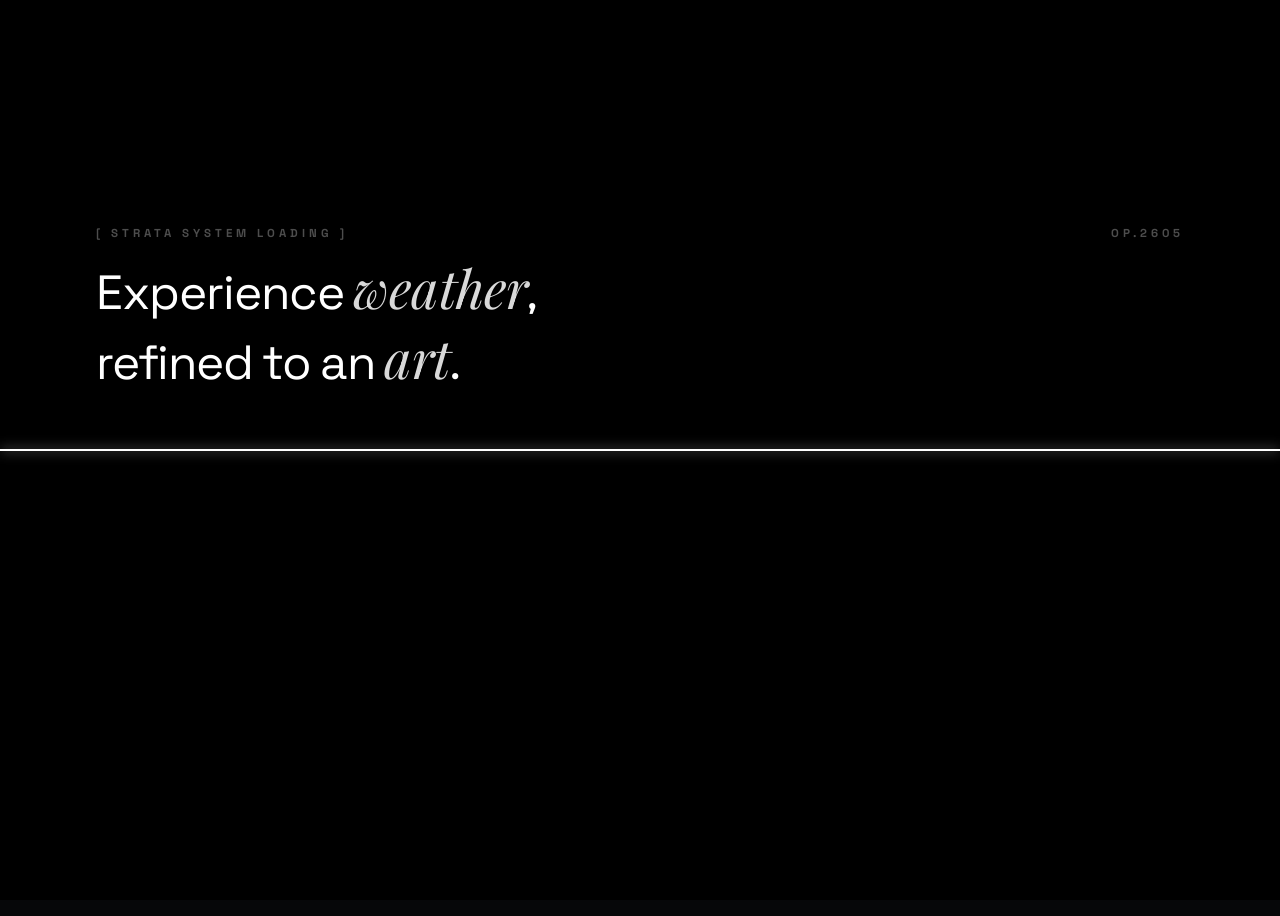
==== commit 1a0bdc66: "Added Mobile ui - 2" ====
--- a/index.html
+++ b/index.html
@@ -12,6 +12,47 @@
 </head>
 <body>
     
+    <!-- Sleek Minimal Brutalist Preloader -->
+    <div id="preloader" class="preloader">
+        <div class="pl-center">
+            
+            <!-- Swiss Typography Layout -->
+            <div class="pl-slogan-wrap">
+                <div class="pl-overline">
+                    <span class="pl-overline-tag">[ STRATA SYSTEM LOADING ]</span>
+                    <span class="pl-overline-index">OP.2605</span>
+                </div>
+                <h1 class="pl-slogan">
+                    <span class="pl-slogan-line">
+                        <span class="pl-sans pl-blur-word" style="--wd:0">Experience</span> 
+                        <span class="pl-serif pl-blur-word" style="--wd:1">weather</span>,
+                    </span>
+                    <span class="pl-slogan-line">
+                        <span class="pl-sans pl-blur-word" style="--wd:2">refined</span> 
+                        <span class="pl-sans pl-blur-word" style="--wd:3">to</span> 
+                        <span class="pl-sans pl-blur-word" style="--wd:4">an</span> 
+                        <span class="pl-serif pl-blur-word" style="--wd:5">art</span>.
+                    </span>
+                </h1>
+            </div>
+            
+            <!-- Horizontal Progress Box (At exact vertical center seam, spanning full 100vw) -->
+            <div class="pl-progress-box">
+                <!-- Floating percentage counter that moves along the line -->
+                <div class="pl-floating-counter" id="pl-pct-wrapper">
+                    <span id="pl-pct">0</span><span class="pl-pct-sign">%</span>
+                </div>
+                <!-- Double Progress Line Track (Splits on exit) -->
+                <div class="pl-line-track">
+                    <div class="pl-track-top"></div>
+                    <div class="pl-track-bottom"></div>
+                    <div class="pl-line-fill pl-line-top" id="pl-line-top"></div>
+                    <div class="pl-line-fill pl-line-bottom" id="pl-line-bottom"></div>
+                </div>
+            </div>
+        </div>
+    </div>
+
     <div class="landing-screen" id="landing-screen">
         <div class="orb orb-1"></div>
         <div class="orb orb-2"></div>
@@ -37,11 +78,18 @@
                 </span>
             </h1>
             <p class="hero-subtitle">
-                <span class="subtitle-word" style="--d:0">Editorial-grade</span>
-                <span class="subtitle-word" style="--d:1">meteorological</span>
-                <span class="subtitle-word" style="--d:2">precision,</span>
-                <span class="subtitle-word" style="--d:3">rendered</span>
-                <span class="subtitle-word" style="--d:4">beautifully.</span>
+                <span class="hero-sub-line">
+                    <span class="hero-sans hero-blur-word" style="--d:0">Editorial-grade</span> 
+                    <span class="hero-serif hero-blur-word" style="--d:1">atmospheric</span> 
+                    <span class="hero-sans hero-blur-word" style="--d:2">precision,</span>
+                </span>
+                <span class="hero-sub-line">
+                    <span class="hero-sans hero-blur-word" style="--d:3">rendered</span> 
+                    <span class="hero-sans hero-blur-word" style="--d:4">beautifully</span> 
+                    <span class="hero-sans hero-blur-word" style="--d:5">as</span> 
+                    <span class="hero-serif hero-blur-word" style="--d:6">architectural</span> 
+                    <span class="hero-serif hero-blur-word" style="--d:7">art</span>.
+                </span>
             </p>
             <button class="hero-cta" id="start-setup-btn">
                 <span class="cta-text">Begin Calibration</span>
@@ -142,7 +190,19 @@
                 <span class="m-overline-text">ATMOSPHERIC OBSERVATORY</span>
             </div>
             <h1 class="m-title">METEOROLOGICAL<br><em>INTELLIGENCE</em></h1>
-            <p class="m-subtitle">Precision atmospheric telemetry and hyper-precise sensor rendering. Curated for structural elegance.</p>
+            <p class="m-subtitle">
+                <span class="m-sub-line">
+                    <span class="m-sans m-blur-word" style="--d:0">Precision</span> 
+                    <span class="m-serif m-blur-word" style="--d:1">atmospheric</span> 
+                    <span class="m-sans m-blur-word" style="--d:2">telemetry</span>
+                </span>
+                <span class="m-sub-line">
+                    <span class="m-sans m-blur-word" style="--d:3">refined</span> 
+                    <span class="m-sans m-blur-word" style="--d:4">for</span> 
+                    <span class="m-serif m-blur-word" style="--d:5">architectural</span> 
+                    <span class="m-serif m-blur-word" style="--d:6">elegance</span>.
+                </span>
+            </p>
             
             <button class="m-cta" onclick="document.getElementById('mobile-landing').classList.add('fade-out'); document.getElementById('start-setup-btn').click();">
                 <span class="m-cta-blur"></span>
@@ -288,6 +348,77 @@
     <script src="script.js"></script>
     <script>
     (function() {
+        // ── Stark Minimalist Preloader Logic ─────────────────────────────────
+        const preloader     = document.getElementById('preloader');
+        const plPct         = document.getElementById('pl-pct');
+        const plPctWrapper  = document.getElementById('pl-pct-wrapper');
+        const plLineTop     = document.getElementById('pl-line-top');
+        const plLineBottom  = document.getElementById('pl-line-bottom');
+
+        if (preloader) {
+            const DURATION = 2200;
+            const startTime = performance.now();
+
+            function easeOutCubic(t) { return 1 - Math.pow(1 - t, 3); }
+
+            function tick(now) {
+                const raw   = Math.min((now - startTime) / DURATION, 1);
+                const eased = easeOutCubic(raw);
+                const pct   = Math.floor(eased * 100);
+
+                if (plPct)        plPct.textContent = pct;
+                if (plLineTop)    plLineTop.style.width = pct + '%';
+                if (plLineBottom) plLineBottom.style.width = pct + '%';
+                if (plPctWrapper) {
+                    const widthVal = window.innerWidth;
+                    const leftPx = (pct / 100) * widthVal;
+                    // Clamp between 36px and (widthVal - 36px) so numbers never get clipped at screen borders
+                    const margin = 36;
+                    const clampedLeft = Math.max(margin, Math.min(widthVal - margin, leftPx));
+                    plPctWrapper.style.left = clampedLeft + 'px';
+                    plPctWrapper.style.transform = `translateX(-50%)`;
+                }
+
+                if (raw < 1) {
+                    requestAnimationFrame(tick);
+                } else {
+                    // Trigger the sliding blur-out exit of the counter
+                    if (plPctWrapper) {
+                        plPctWrapper.classList.add('pl-pct-exit');
+                    }
+
+                    // Completion chime
+                    try {
+                        const ctx  = new (window.AudioContext || window.webkitAudioContext)();
+                        const osc  = ctx.createOscillator();
+                        const gain = ctx.createGain();
+                        osc.connect(gain); gain.connect(ctx.destination);
+                        osc.type = 'sine';
+                        osc.frequency.setValueAtTime(300, ctx.currentTime);
+                        osc.frequency.exponentialRampToValueAtTime(900, ctx.currentTime + 0.3);
+                        gain.gain.setValueAtTime(0.04, ctx.currentTime);
+                        gain.gain.exponentialRampToValueAtTime(0.001, ctx.currentTime + 0.45);
+                        osc.start(ctx.currentTime);
+                        osc.stop(ctx.currentTime + 0.45);
+                    } catch(e) {}
+
+                    // Stagger the split exit to wait for the 100% counter to fade out gracefully
+                    setTimeout(() => {
+                        preloader.classList.add('pl-exit');
+                        
+                        // React landing screens exactly as curtains split
+                        const ls = document.getElementById('landing-screen');
+                        if (ls) ls.classList.add('active');
+                        const mls = document.getElementById('mobile-landing');
+                        if (mls) mls.classList.add('active');
+
+                        setTimeout(() => { preloader.style.display = 'none'; }, 900);
+                    }, 400);
+                }
+            }
+            requestAnimationFrame(tick);
+        }
+
         // Live Clock
         function updateClock() {
             const now = new Date();
--- a/styles.css
+++ b/styles.css
@@ -249,6 +249,19 @@
 
 
 @media (max-width: 600px) {
+    .split-container {
+        position: relative !important;
+        width: 100% !important;
+        height: auto !important;
+        min-height: 100vh !important;
+        min-height: 100dvh !important;
+        display: flex !important;
+        flex-direction: column !important;
+        justify-content: flex-start !important;
+        align-items: center !important;
+        padding: 90px 16px 40px 16px !important;
+        overflow-y: auto !important;
+    }
     .setup-topbar { 
         padding: 20px 24px;
         grid-template-columns: 1fr auto;
@@ -400,10 +413,11 @@
         box-shadow: 4px 4px 0px #fff !important;
     }
     .dropdown-options {
-        max-height: 160px;
+        max-height: 280px !important;
     }
     .dropdown-option {
-        padding: 12px 18px !important;
+        padding: 16px 20px !important;
+        min-height: 54px !important;
         border-bottom: 1.5px solid rgba(255, 255, 255, 0.1) !important;
     }
     .dropdown-option:hover {
@@ -414,7 +428,7 @@
     }
     .option-name {
         font-family: 'Space Grotesk', sans-serif !important;
-        font-size: 0.9rem !important;
+        font-size: 0.95rem !important;
         font-weight: 700 !important;
     }
     .option-code {
@@ -427,9 +441,9 @@
         background: #000 !important;
     }
     .dropdown-search-input {
-        height: 38px;
-        font-family: 'Space Grotesk', sans-serif !important;
-        font-size: 0.85rem !important;
+        height: 48px !important;
+        font-family: 'Space Grotesk', sans-serif !important;
+        font-size: 0.9rem !important;
         border: 2px solid rgba(255, 255, 255, 0.2) !important;
         border-radius: 4px !important;
         background: transparent !important;
@@ -562,9 +576,15 @@
     padding: 28px 48px;
     z-index: 10;
     opacity: 0;
-    animation: navFadeIn 1s 0.3s cubic-bezier(0.25, 1, 0.5, 1) forwards;
-}
-@keyframes navFadeIn { to { opacity: 1; } }
+    transform: translateY(-20px);
+    transition: opacity 0.8s cubic-bezier(0.16, 1, 0.3, 1), transform 0.8s cubic-bezier(0.16, 1, 0.3, 1);
+}
+
+.landing-screen.active .landing-nav {
+    opacity: 1;
+    transform: translateY(0);
+    transition-delay: 0.15s;
+}
 
 .nav-brand {
     display: flex;
@@ -610,8 +630,16 @@
     gap: 10px;
     margin-bottom: 32px;
     opacity: 0;
-    animation: slideUpReveal 0.8s 0.5s cubic-bezier(0.25, 1, 0.5, 1) forwards;
-}
+    transform: translateY(15px);
+    transition: opacity 0.8s cubic-bezier(0.16, 1, 0.3, 1), transform 0.8s cubic-bezier(0.16, 1, 0.3, 1);
+}
+
+.landing-screen.active .hero-overline {
+    opacity: 1;
+    transform: translateY(0);
+    transition-delay: 0.35s;
+}
+
 .overline-pulse {
     width: 8px; height: 8px;
     border-radius: 50%;
@@ -642,42 +670,68 @@
     justify-content: center;
 }
 .title-char {
-    font-family: 'Neue Montreal', 'Montserrat', sans-serif;
+    font-family: 'Space Grotesk', sans-serif;
     font-size: clamp(4rem, 14vw, 11rem);
-    font-weight: 200;
-    letter-spacing: 0.06em;
+    font-weight: 800;
+    letter-spacing: -2px;
     color: #ffffff;
     display: inline-block;
     opacity: 0;
     transform: translateY(80px) rotateX(40deg);
-    animation: charReveal 0.9s calc(0.6s + var(--i) * 0.08s) cubic-bezier(0.25, 1, 0.5, 1) forwards;
-}
+}
+
+.landing-screen.active .title-char {
+    animation: charReveal 0.95s calc(0.2s + var(--i) * 0.06s) cubic-bezier(0.16, 1, 0.3, 1) forwards;
+}
+
 @keyframes charReveal {
     to { opacity: 1; transform: translateY(0) rotateX(0deg); }
 }
 
 
+/* Premium Serif / Sans Hybrid Subtitle */
 .hero-subtitle {
+    margin-bottom: 44px;
+    max-width: 680px;
+    display: flex;
+    flex-direction: column;
+    gap: 6px;
+    text-align: center;
+}
+
+.hero-sub-line {
+    display: block;
+    line-height: 1.25;
+    overflow: visible;
+}
+
+.hero-blur-word {
+    display: inline-block;
+    opacity: 0;
+    transform: translateY(12px) scale(0.99);
+    filter: blur(10px);
+}
+
+.landing-screen.active .hero-blur-word {
+    animation: pl-blur-in 1.1s cubic-bezier(0.16, 1, 0.3, 1) forwards;
+    animation-delay: calc(var(--d) * 0.08s + 0.65s);
+}
+
+.hero-sans {
+    font-family: 'Space Grotesk', sans-serif;
+    font-size: clamp(1.05rem, 2vw, 1.3rem);
+    font-weight: 400;
+    letter-spacing: -0.5px;
+    color: #ffffff;
+}
+
+.hero-serif {
     font-family: 'Playfair Display', serif;
-    font-size: 1.3rem;
+    font-size: clamp(1.15rem, 2.2vw, 1.45rem);
     font-weight: 400;
     font-style: italic;
-    line-height: 1.7;
-    color: rgba(255, 255, 255, 0.5);
-    margin-bottom: 44px;
-    max-width: 520px;
-}
-.subtitle-word {
-    display: inline-block;
-    opacity: 0;
-    transform: translateY(14px);
-    animation: wordFadeUp 0.6s calc(1.3s + var(--d) * 0.1s) cubic-bezier(0.25, 1, 0.5, 1) forwards;
-}
-@keyframes wordFadeUp {
-    to { opacity: 1; transform: translateY(0); }
-}
-@keyframes slideUpReveal {
-    to { opacity: 1; transform: translateY(0); }
+    letter-spacing: -0.5px;
+    color: rgba(255, 255, 255, 0.85);
 }
 
 
@@ -696,14 +750,20 @@
     border-radius: 60px;
     cursor: pointer;
     box-shadow: 0 10px 40px rgba(255, 255, 255, 0.1), inset 0 0 0 1px rgba(255,255,255,0.1);
-    transition: all 0.5s cubic-bezier(0.25, 1, 0.5, 1);
     outline: none;
     opacity: 0;
     transform: translateY(20px);
-    animation: slideUpReveal 0.7s 1.8s cubic-bezier(0.25, 1, 0.5, 1) forwards;
     position: relative;
     overflow: hidden;
-}
+    transition: opacity 0.8s cubic-bezier(0.16, 1, 0.3, 1), transform 0.8s cubic-bezier(0.16, 1, 0.3, 1), background-color 0.3s ease, color 0.3s ease;
+}
+
+.landing-screen.active .hero-cta {
+    opacity: 1;
+    transform: translateY(0);
+    transition-delay: 1.45s;
+}
+
 .hero-cta::before {
     content: '';
     position: absolute;
@@ -729,8 +789,16 @@
     bottom: 80px;
     z-index: 10;
     opacity: 0;
-    animation: slideUpReveal 0.8s 2.2s cubic-bezier(0.25, 1, 0.5, 1) forwards;
-}
+    transform: translateY(15px);
+    transition: opacity 1s cubic-bezier(0.16, 1, 0.3, 1), transform 1s cubic-bezier(0.16, 1, 0.3, 1);
+}
+
+.landing-screen.active .hero-ticker {
+    opacity: 1;
+    transform: translateY(0);
+    transition-delay: 1.6s;
+}
+
 .ticker-track {
     display: flex;
     gap: 28px;
@@ -767,8 +835,16 @@
     z-index: 10;
     border-top: 1px solid rgba(255, 255, 255, 0.05);
     opacity: 0;
-    animation: slideUpReveal 0.8s 2.5s cubic-bezier(0.25, 1, 0.5, 1) forwards;
-}
+    transform: translateY(15px);
+    transition: opacity 1s cubic-bezier(0.16, 1, 0.3, 1), transform 1s cubic-bezier(0.16, 1, 0.3, 1);
+}
+
+.landing-screen.active .landing-footer {
+    opacity: 1;
+    transform: translateY(0);
+    transition-delay: 1.75s;
+}
+
 .footer-stat {
     display: flex;
     flex-direction: column;
@@ -776,14 +852,14 @@
     gap: 4px;
 }
 .stat-value {
-    font-family: 'Neue Montreal', 'Montserrat', sans-serif;
+    font-family: 'Space Grotesk', sans-serif;
     font-size: 0.9rem;
     font-weight: 600;
     color: rgba(255, 255, 255, 0.8);
     letter-spacing: 0.5px;
 }
 .stat-label {
-    font-family: 'Neue Montreal', 'Montserrat', sans-serif;
+    font-family: 'Space Grotesk', sans-serif;
     font-size: 0.68rem;
     font-weight: 500;
     letter-spacing: 2px;
@@ -876,18 +952,28 @@
         100% { transform: translate(1%, 1%); }
     }
 
-    /* Top Navigation */
+    /* Top Navigation (Sleek Glassmorphic) */
     .m-nav {
         width: 100%;
         display: flex;
         justify-content: space-between;
         align-items: center;
         z-index: 10;
-        background: #0c0d10 !important;
-        border: 2px solid #fff !important;
-        box-shadow: 3px 3px 0px #fff !important;
-        border-radius: 0px !important;
-        padding: 12px 16px !important;
+        background: rgba(12, 13, 16, 0.4) !important;
+        backdrop-filter: blur(20px) !important;
+        -webkit-backdrop-filter: blur(20px) !important;
+        border: 1px solid rgba(255, 255, 255, 0.06) !important;
+        box-shadow: 0 4px 30px rgba(0, 0, 0, 0.2) !important;
+        border-radius: 16px !important;
+        padding: 12px 18px !important;
+        opacity: 0;
+        transform: translateY(-15px);
+        transition: opacity 0.8s cubic-bezier(0.16, 1, 0.3, 1), transform 0.8s cubic-bezier(0.16, 1, 0.3, 1);
+    }
+    .mobile-landing.active .m-nav {
+        opacity: 1 !important;
+        transform: translateY(0) !important;
+        transition-delay: 0.15s;
     }
     .m-brand {
         display: flex;
@@ -932,6 +1018,14 @@
         align-items: center;
         z-index: 10;
         margin: 20px 0;
+        opacity: 0;
+        transform: scale(0.9) rotate(-15deg);
+        transition: opacity 1.2s cubic-bezier(0.16, 1, 0.3, 1), transform 1.2s cubic-bezier(0.16, 1, 0.3, 1);
+    }
+    .mobile-landing.active .m-hud-container {
+        opacity: 1 !important;
+        transform: scale(1) rotate(0deg) !important;
+        transition-delay: 0.3s;
     }
     .m-hud-outer-ring {
         position: absolute;
@@ -945,13 +1039,14 @@
         position: relative;
         width: 86%;
         height: 86%;
-        border: 2px solid #fff !important;
-        background: #0c0d10 !important;
+        border: 1px solid rgba(255, 255, 255, 0.08) !important;
+        background: rgba(12, 13, 16, 0.5) !important;
+        backdrop-filter: blur(10px);
         border-radius: 50%;
         display: flex;
         justify-content: center;
         align-items: center;
-        box-shadow: 4px 4px 0px #6366f1 !important;
+        box-shadow: 0 10px 40px rgba(0, 0, 0, 0.4), inset 0 0 20px rgba(99, 102, 241, 0.05) !important;
     }
     .m-hud-coordinates {
         position: absolute;
@@ -1050,9 +1145,10 @@
     .m-readout {
         display: flex;
         flex-direction: column;
-        background: #0c0d10 !important;
-        border: 1.5px solid #fff !important;
-        box-shadow: 2px 2px 0px #fff !important;
+        background: rgba(255, 255, 255, 0.03) !important;
+        border: 1px solid rgba(255, 255, 255, 0.06) !important;
+        border-radius: 12px !important;
+        box-shadow: 0 4px 20px rgba(0, 0, 0, 0.15) !important;
         padding: 6px 10px !important;
         pointer-events: auto !important;
     }
@@ -1096,10 +1192,19 @@
         align-items: center;
         gap: 8px;
         margin-bottom: 16px !important;
-        background: #111216 !important;
-        border: 1.5px solid #fff !important;
-        padding: 6px 12px !important;
-        box-shadow: 3px 3px 0px #fff !important;
+        background: rgba(99, 102, 241, 0.08) !important;
+        border: 1px solid rgba(99, 102, 241, 0.2) !important;
+        padding: 6px 14px !important;
+        border-radius: 30px !important;
+        box-shadow: none !important;
+        opacity: 0;
+        transform: translateY(12px);
+        transition: opacity 0.8s cubic-bezier(0.16, 1, 0.3, 1), transform 0.8s cubic-bezier(0.16, 1, 0.3, 1);
+    }
+    .mobile-landing.active .m-overline {
+        opacity: 1 !important;
+        transform: translateY(0) !important;
+        transition-delay: 0.5s;
     }
     .m-pulse-dot {
         width: 6px; height: 6px;
@@ -1130,56 +1235,93 @@
         margin-bottom: 16px !important;
         text-transform: uppercase !important;
         text-align: left !important;
+        opacity: 0;
+        transform: translateY(15px);
+        transition: opacity 0.9s cubic-bezier(0.16, 1, 0.3, 1), transform 0.9s cubic-bezier(0.16, 1, 0.3, 1);
+    }
+    .mobile-landing.active .m-title {
+        opacity: 1 !important;
+        transform: translateY(0) !important;
+        transition-delay: 0.65s;
     }
     .m-title em {
         font-family: 'Space Grotesk', sans-serif !important;
         font-style: normal !important;
         font-weight: 800 !important;
         text-transform: uppercase !important;
-        background: #6366f1 !important;
-        color: #000 !important;
+        background: rgba(99, 102, 241, 0.15) !important;
+        color: #6366f1 !important;
         padding: 2px 8px !important;
         display: inline-block !important;
         margin-top: 4px !important;
-        box-shadow: 3px 3px 0px #fff !important;
-        border: 1.5px solid #fff !important;
+        border-radius: 6px !important;
+        border: 1px solid rgba(99, 102, 241, 0.25) !important;
+        box-shadow: none !important;
     }
 
     .m-subtitle {
-        font-family: 'Space Grotesk', sans-serif !important;
-        font-size: 0.85rem !important;
-        font-weight: 400 !important;
-        line-height: 1.5 !important;
-        color: rgba(255, 255, 255, 0.6) !important;
-        max-width: 100% !important;
         margin-bottom: 24px !important;
         text-align: left !important;
-    }
-
-    /* High-End Glass CTA Button */
+        width: 100% !important;
+    }
+    .m-sub-line {
+        display: block;
+        line-height: 1.45;
+    }
+    .m-blur-word {
+        display: inline-block;
+        opacity: 0;
+        transform: translateY(10px) scale(0.99);
+        filter: blur(8px);
+    }
+    .mobile-landing.active .m-blur-word {
+        animation: pl-blur-in 1.1s cubic-bezier(0.16, 1, 0.3, 1) forwards;
+        animation-delay: calc(var(--d) * 0.08s + 0.8s);
+    }
+    .m-sans {
+        font-family: 'Space Grotesk', sans-serif !important;
+        font-size: 0.85rem !important;
+        font-weight: 400;
+        color: #ffffff !important;
+    }
+    .m-serif {
+        font-family: 'Playfair Display', serif !important;
+        font-size: 0.9rem !important;
+        font-weight: 400;
+        font-style: italic;
+        color: rgba(255, 255, 255, 0.85) !important;
+    }
+
+    /* High-End Glass CTA Button (Sleek capsule design) */
     .m-cta {
         position: relative !important;
         width: 100% !important;
         max-width: 100% !important;
-        height: 54px !important;
-        background: #6366f1 !important;
-        border: 2px solid #fff !important;
-        border-radius: 0px !important;
-        color: #fff !important;
+        height: 52px !important;
+        background: #ffffff !important;
+        border: none !important;
+        border-radius: 30px !important;
+        color: #000000 !important;
         font-family: 'Space Grotesk', sans-serif !important;
         font-size: 0.9rem !important;
         font-weight: 800 !important;
-        letter-spacing: 2px !important;
+        letter-spacing: 1px !important;
         cursor: pointer !important;
         display: flex !important;
         justify-content: center !important;
         align-items: center !important;
         gap: 12px !important;
-        box-shadow: 4px 4px 0px #fff !important;
-        transition: all 0.1s ease !important;
+        box-shadow: 0 8px 30px rgba(255, 255, 255, 0.08) !important;
         outline: none !important;
         overflow: hidden !important;
-        transform: none !important;
+        opacity: 0;
+        transform: translateY(15px);
+        transition: opacity 0.8s cubic-bezier(0.16, 1, 0.3, 1), transform 0.8s cubic-bezier(0.16, 1, 0.3, 1), background-color 0.3s ease !important;
+    }
+    .mobile-landing.active .m-cta {
+        opacity: 1 !important;
+        transform: translateY(0) !important;
+        transition-delay: 1.3s;
     }
     .m-cta-blur {
         position: absolute;
@@ -1203,18 +1345,29 @@
         transform: translateX(4px);
     }
 
-    /* Micro-Data Footer */
+    /* Micro-Data Footer (Premium Glassmorphic capsule) */
     .m-footer {
         width: 100% !important;
         display: grid !important;
         grid-template-columns: 1fr 1fr 1fr !important;
         gap: 0 !important;
-        border: 2px solid #fff !important;
-        background: #0c0d10 !important;
+        border: 1px solid rgba(255, 255, 255, 0.06) !important;
+        background: rgba(12, 13, 16, 0.4) !important;
+        backdrop-filter: blur(20px) !important;
+        -webkit-backdrop-filter: blur(20px) !important;
         z-index: 10 !important;
         margin-top: 24px !important;
-        box-shadow: 4px 4px 0px rgba(255, 255, 255, 0.15) !important;
+        box-shadow: 0 10px 40px rgba(0, 0, 0, 0.3) !important;
         padding-top: 0 !important;
+        border-radius: 16px !important;
+        opacity: 0;
+        transform: translateY(15px);
+        transition: opacity 0.8s cubic-bezier(0.16, 1, 0.3, 1), transform 0.8s cubic-bezier(0.16, 1, 0.3, 1);
+    }
+    .mobile-landing.active .m-footer {
+        opacity: 1 !important;
+        transform: translateY(0) !important;
+        transition-delay: 1.45s;
     }
     .m-foot-metric {
         display: flex !important;
@@ -1245,4 +1398,326 @@
     .m-foot-divider {
         display: none !important;
     }
+}
+
+/* ==========================================================================
+   MINIMAL BRUTALIST PITCH-BLACK PRELOADER  —  Premium Redesign
+   ========================================================================== */
+
+.preloader {
+    position: fixed;
+    inset: 0;
+    z-index: 999999;
+    background: transparent;
+    display: flex;
+    justify-content: center;
+    align-items: center;
+    overflow: hidden;
+}
+
+/* Curtain exit: pitch black screen splits up and down */
+.preloader::before,
+.preloader::after {
+    content: '';
+    position: absolute;
+    left: 0;
+    width: 100%;
+    height: 50%;
+    background: #000000; /* Pitch Black */
+    z-index: 1;
+    transition: transform 0.95s cubic-bezier(0.76, 0, 0.24, 1);
+    transform: translateY(0);
+}
+.preloader::before { top: 0; transform-origin: top; }
+.preloader::after  { bottom: 0; transform-origin: bottom; }
+
+.preloader.pl-exit::before { transform: translateY(-100%); }
+.preloader.pl-exit::after  { transform: translateY(100%); }
+
+/* Ensure slogan content fades before curtain splits */
+.preloader.pl-exit .pl-slogan-wrap {
+    opacity: 0;
+    transform: translateY(-20px);
+    filter: blur(10px);
+    transition: opacity 0.35s ease, transform 0.6s cubic-bezier(0.16, 1, 0.3, 1), filter 0.35s ease;
+}
+
+/* ── Center column ── */
+.pl-center {
+    position: absolute;
+    inset: 0;
+    z-index: 3;
+    display: flex;
+    flex-direction: column;
+    align-items: center;
+    justify-content: center;
+    text-align: center;
+    width: 100%;
+    height: 100vh;
+    padding: 0;
+    pointer-events: none;
+}
+
+/* ── Refined Slogan Block (Left-aligned above center line) ── */
+.pl-slogan-wrap {
+    position: absolute;
+    bottom: calc(50% + 60px); /* Spacious position above the center seam line */
+    width: clamp(280px, 85vw, 1200px);
+    display: flex;
+    flex-direction: column;
+    align-items: flex-start; /* Clean Swiss Left-Alignment */
+    text-align: left;
+    transition: opacity 0.4s ease, transform 0.4s ease;
+}
+
+.pl-overline {
+    display: flex;
+    justify-content: space-between;
+    width: 100%;
+    margin-bottom: 18px;
+    font-family: 'Space Grotesk', sans-serif;
+    font-size: clamp(0.58rem, 1.2vw, 0.72rem);
+    font-weight: 700;
+    letter-spacing: 4px;
+    color: rgba(255, 255, 255, 0.3);
+    text-transform: uppercase;
+    opacity: 0;
+    animation: pl-fade-in 0.6s 0.1s ease forwards;
+}
+
+.pl-slogan {
+    display: flex;
+    flex-direction: column;
+    gap: 8px;
+    margin: 0;
+    padding: 0;
+}
+
+.pl-slogan-line {
+    display: block;
+    line-height: 1.1;
+    overflow: visible;
+}
+
+/* Tasteful Blur-In Reveal Animation */
+.pl-blur-word {
+    display: inline-block;
+    opacity: 0;
+    transform: translateY(12px) scale(0.99);
+    filter: blur(10px);
+    animation: pl-blur-in 1.1s cubic-bezier(0.16, 1, 0.3, 1) forwards;
+    animation-delay: calc(var(--wd) * 0.12s + 0.25s);
+}
+
+/* Typography styles */
+.pl-sans {
+    font-family: 'Space Grotesk', sans-serif;
+    font-size: clamp(1.6rem, 4.8vw, 3rem);
+    font-weight: 400;
+    letter-spacing: -1px;
+    color: #ffffff;
+}
+
+.pl-serif {
+    font-family: 'Playfair Display', serif;
+    font-size: clamp(1.8rem, 5.2vw, 3.3rem);
+    font-weight: 400;
+    font-style: italic;
+    letter-spacing: -0.5px;
+    color: rgba(255, 255, 255, 0.85);
+}
+
+@keyframes pl-blur-in {
+    to {
+        opacity: 1;
+        filter: blur(0px);
+        transform: translateY(0) scale(1);
+    }
+}
+
+/* ── Horizontal Progress Box (Exact Center Seam - 100vw wide) ── */
+.pl-progress-box {
+    position: absolute;
+    top: 50%;
+    left: 0;
+    width: 100vw;
+    height: 0px; /* Zero height seam at exact vertical 50% */
+    z-index: 5;
+    pointer-events: none;
+}
+
+/* Progress Line Track container */
+.pl-line-track {
+    position: absolute;
+    left: 0;
+    top: 50%;
+    width: 100%;
+    height: 2px;
+    overflow: visible;
+    transform: translateY(-50%);
+}
+
+/* Double Track Seams (Faint line spanning screen edge-to-edge) */
+.pl-track-top,
+.pl-track-bottom {
+    position: absolute;
+    left: 0;
+    width: 100%;
+    height: 1px;
+    background: rgba(255, 255, 255, 0.12);
+    transition: transform 0.95s cubic-bezier(0.76, 0, 0.24, 1);
+}
+.pl-track-top {
+    bottom: 50%;
+    transform-origin: bottom;
+}
+.pl-track-bottom {
+    top: 50%;
+    transform-origin: top;
+}
+
+/* Double Fill Lines (Solid White spanning screen edge-to-edge) */
+.pl-line-fill {
+    position: absolute;
+    left: 0;
+    width: 0%;
+    background: #ffffff;
+    box-shadow: 0 0 12px rgba(255, 255, 255, 0.7);
+    transition: width 0.05s linear, transform 0.95s cubic-bezier(0.76, 0, 0.24, 1);
+}
+.pl-line-top {
+    bottom: 50%;
+    height: 1px;
+    transform-origin: bottom;
+}
+.pl-line-bottom {
+    top: 50%;
+    height: 1px;
+    transform-origin: top;
+}
+
+/* Splitting Exit Animations (Perfectly matching the 50vh curtain slide) */
+.preloader.pl-exit .pl-track-top,
+.preloader.pl-exit .pl-line-top {
+    transform: translateY(-50vh);
+}
+.preloader.pl-exit .pl-track-bottom,
+.preloader.pl-exit .pl-line-bottom {
+    transform: translateY(50vh);
+}
+
+/* Floating Numeric Counter (Moves with the line fill) */
+.pl-floating-counter {
+    position: absolute;
+    bottom: 16px;
+    left: 0%;
+    transform: translateX(-50%);
+    font-family: 'Space Grotesk', sans-serif;
+    font-size: clamp(1.1rem, 2.4vw, 1.6rem);
+    font-weight: 800;
+    color: #ffffff;
+    font-variant-numeric: tabular-nums;
+    pointer-events: none;
+    display: flex;
+    align-items: baseline;
+    opacity: 0;
+    animation: pl-fade-in 0.5s 0.4s ease forwards;
+    transition: opacity 0.3s ease;
+}
+
+.pl-floating-counter.pl-pct-exit {
+    opacity: 0 !important;
+    filter: blur(12px) !important;
+    transform: translate(32px, 0) translateX(-50%) scale(0.94) !important;
+    transition: opacity 0.5s cubic-bezier(0.16, 1, 0.3, 1), 
+                filter 0.5s cubic-bezier(0.16, 1, 0.3, 1), 
+                transform 0.5s cubic-bezier(0.16, 1, 0.3, 1) !important;
+}
+
+.pl-pct-sign {
+    font-size: 0.65em;
+    opacity: 0.6;
+    margin-left: 2px;
+    font-weight: 600;
+}
+
+@keyframes pl-fade-in {
+    to { opacity: 1; }
+}
+
+/* ── Mobile Tuning ── */
+@media (max-width: 600px) {
+    /* Stark Brutalist Bordered Card for Slogan */
+    .pl-slogan-wrap {
+        bottom: calc(50% + 50px) !important;
+        width: 90vw !important;
+        border: 2px solid #ffffff !important;
+        background: #000000 !important;
+        padding: 24px 20px !important;
+        box-shadow: 5px 5px 0px rgba(255, 255, 255, 0.15) !important;
+        box-sizing: border-box !important;
+    }
+    
+    .pl-overline {
+        margin-bottom: 12px !important;
+        letter-spacing: 2px !important;
+        border-bottom: 1.5px solid rgba(255, 255, 255, 0.15) !important;
+        padding-bottom: 6px !important;
+        width: 100% !important;
+    }
+    
+    .pl-sans {
+        font-size: clamp(1.3rem, 4vw, 1.8rem) !important;
+        letter-spacing: -0.5px !important;
+    }
+    
+    .pl-serif {
+        font-size: clamp(1.4rem, 4.4vw, 2rem) !important;
+        letter-spacing: -0.5px !important;
+    }
+    
+    /* Thick Raw Progress Line Seam */
+    .pl-line-track {
+        height: 6px !important;
+    }
+    
+    .pl-track-top, 
+    .pl-track-bottom {
+        height: 3px !important;
+        background: rgba(255, 255, 255, 0.08) !important;
+    }
+    
+    .pl-line-top, 
+    .pl-line-bottom {
+        height: 3px !important;
+        box-shadow: 0 0 16px rgba(255, 255, 255, 0.8) !important;
+    }
+    
+    /* Stark White Bordered Counter Badge */
+    .pl-floating-counter {
+        bottom: 22px !important;
+        background: #ffffff !important;
+        color: #000000 !important;
+        border: 2px solid #ffffff !important;
+        padding: 3px 10px !important;
+        box-shadow: 3px 3px 0px rgba(255, 255, 255, 0.15) !important;
+        font-weight: 900 !important;
+        font-family: 'Space Grotesk', sans-serif !important;
+        font-size: 1.05rem !important;
+        align-items: center !important;
+        display: inline-flex !important;
+    }
+    
+    .pl-floating-counter.pl-pct-exit {
+        opacity: 0 !important;
+        filter: blur(10px) !important;
+        transform: translate(25px, 0) translateX(-50%) scale(0.95) !important;
+        background: #ffffff !important;
+    }
+    
+    .pl-pct-sign {
+        color: #000000 !important;
+        opacity: 0.85 !important;
+        font-weight: 800 !important;
+    }
 }
